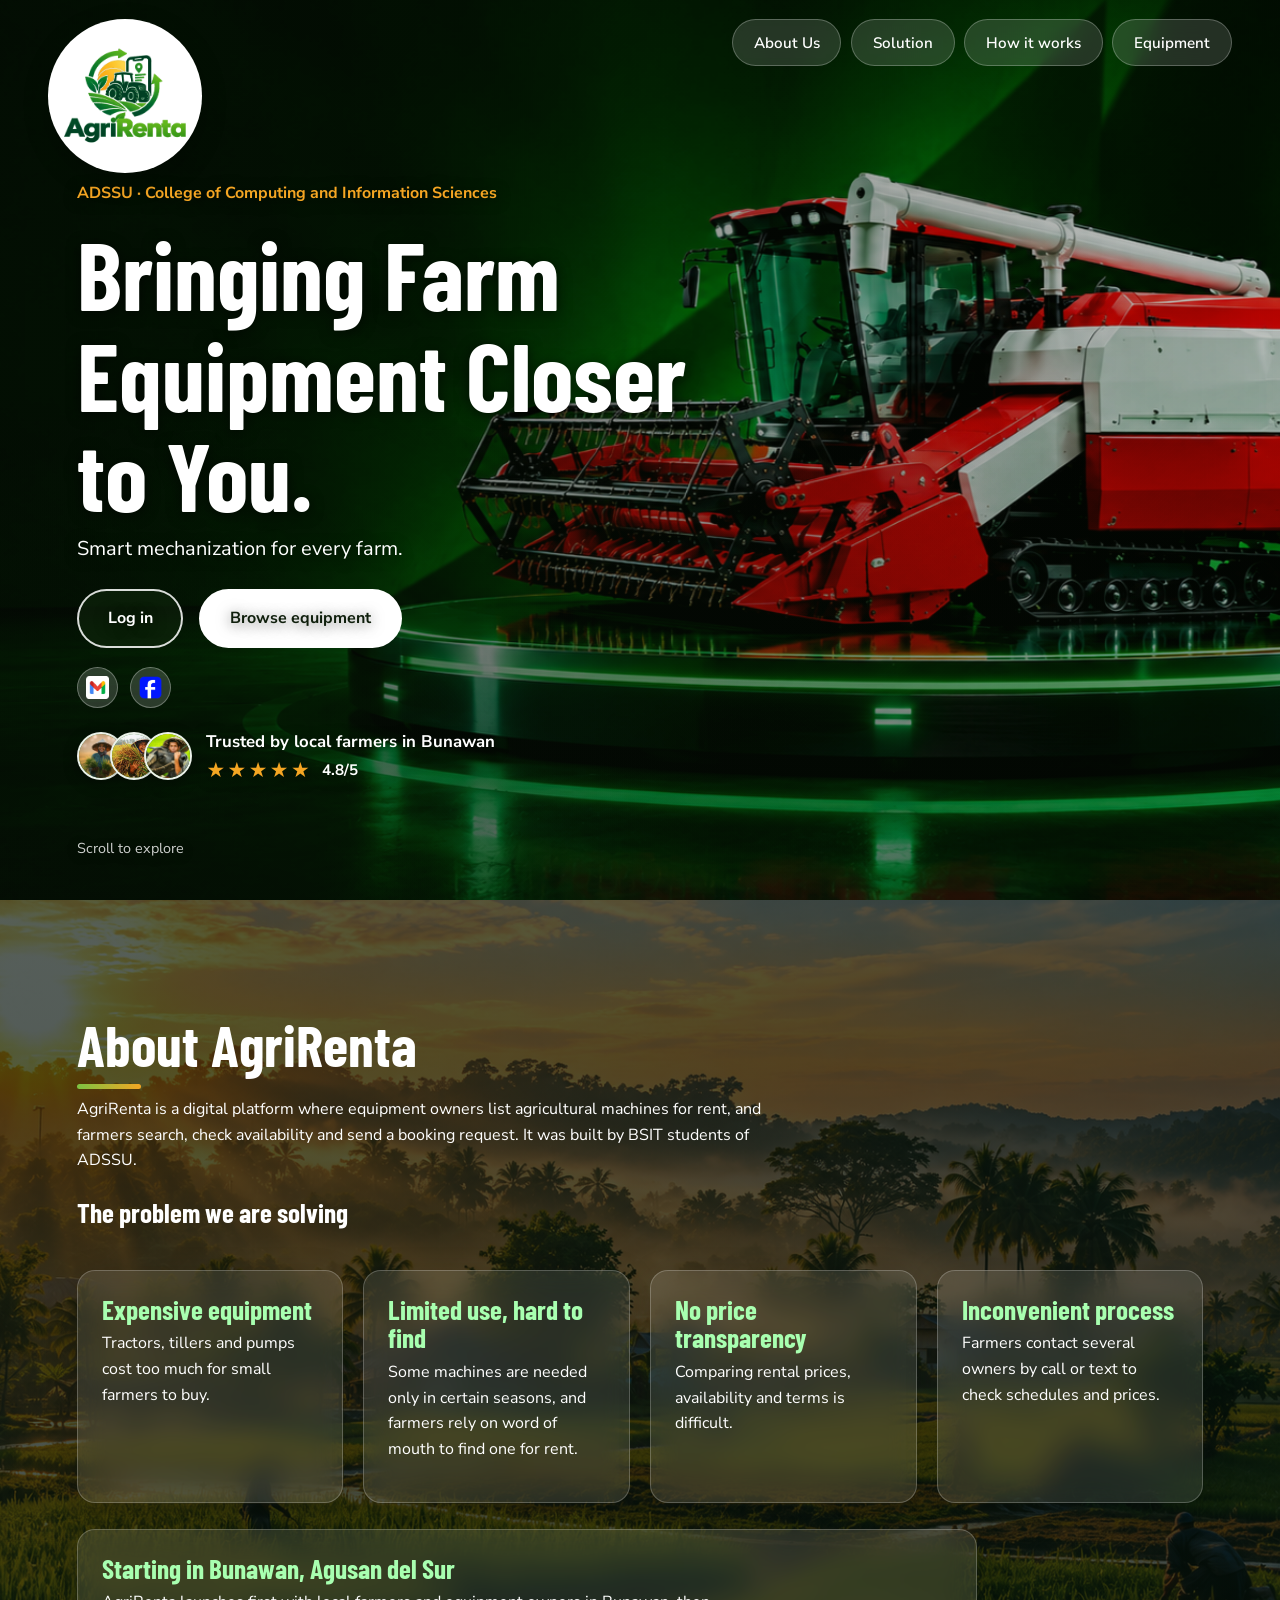
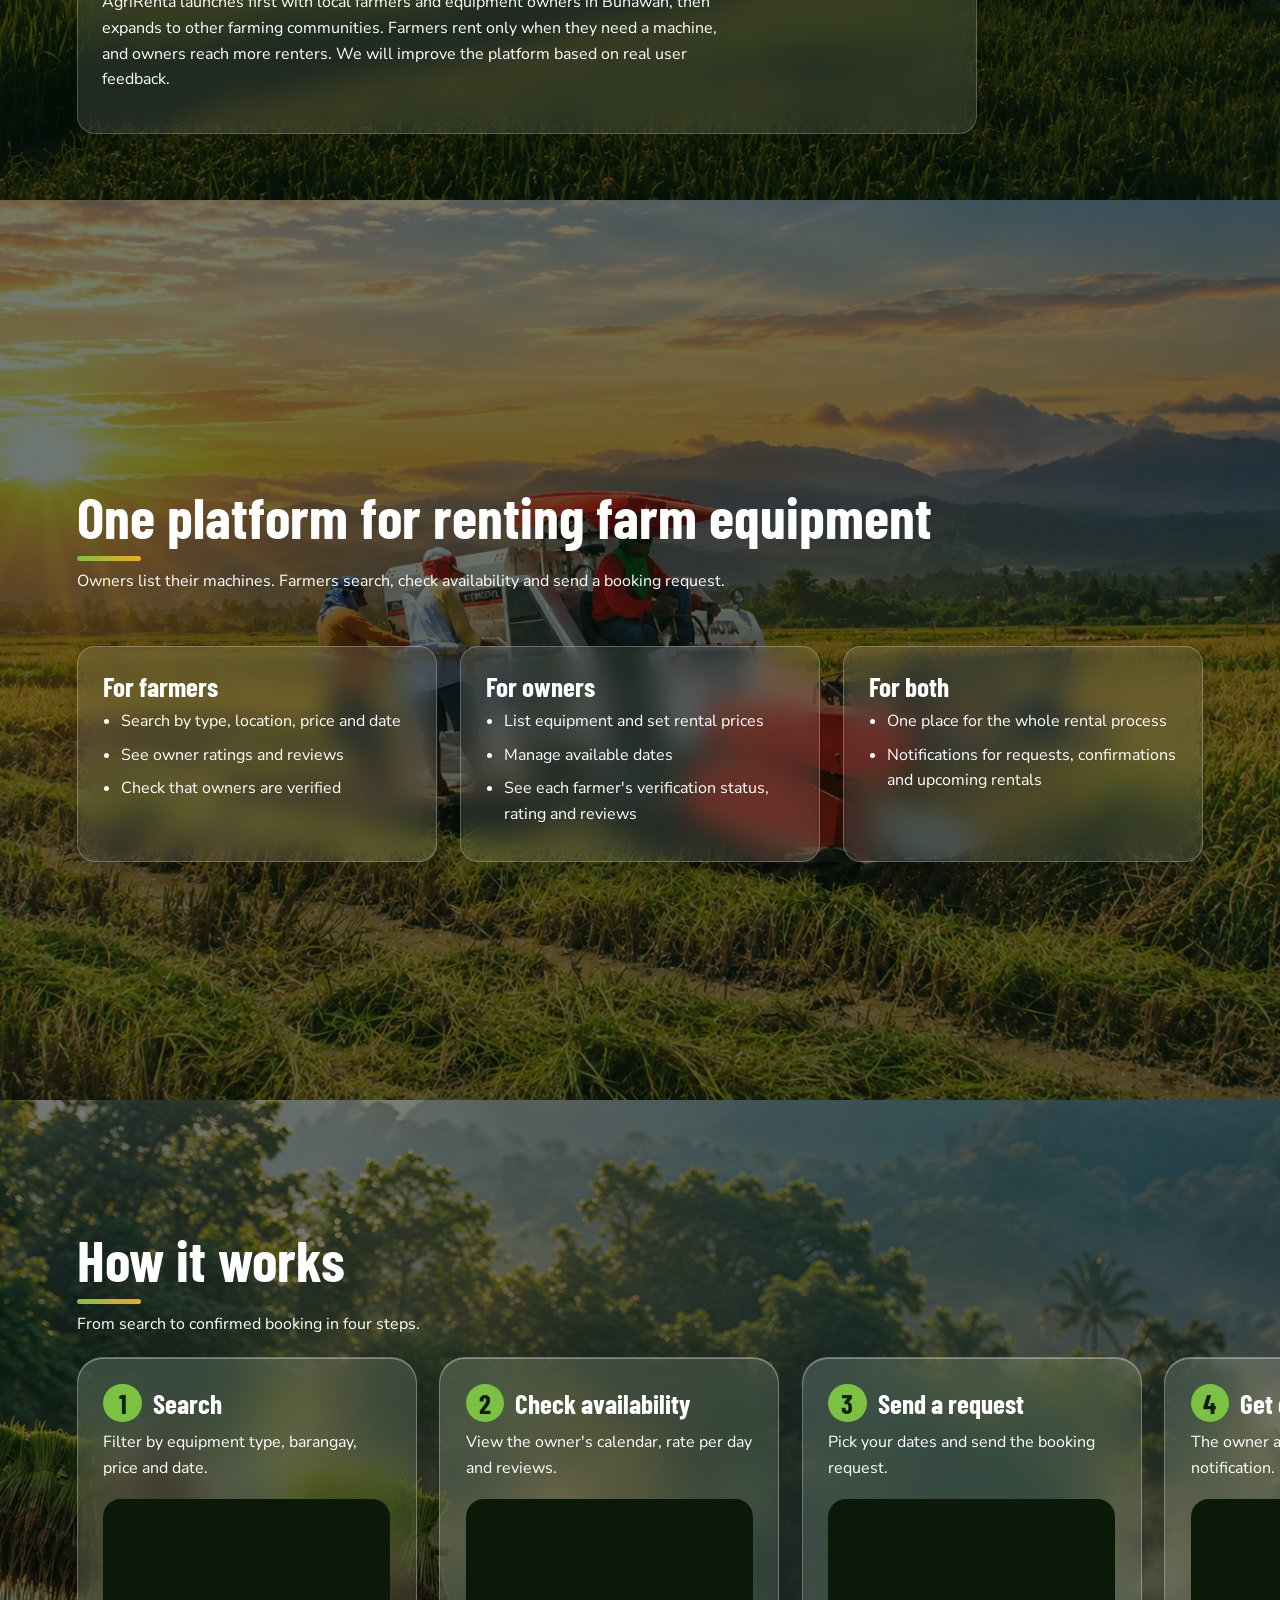
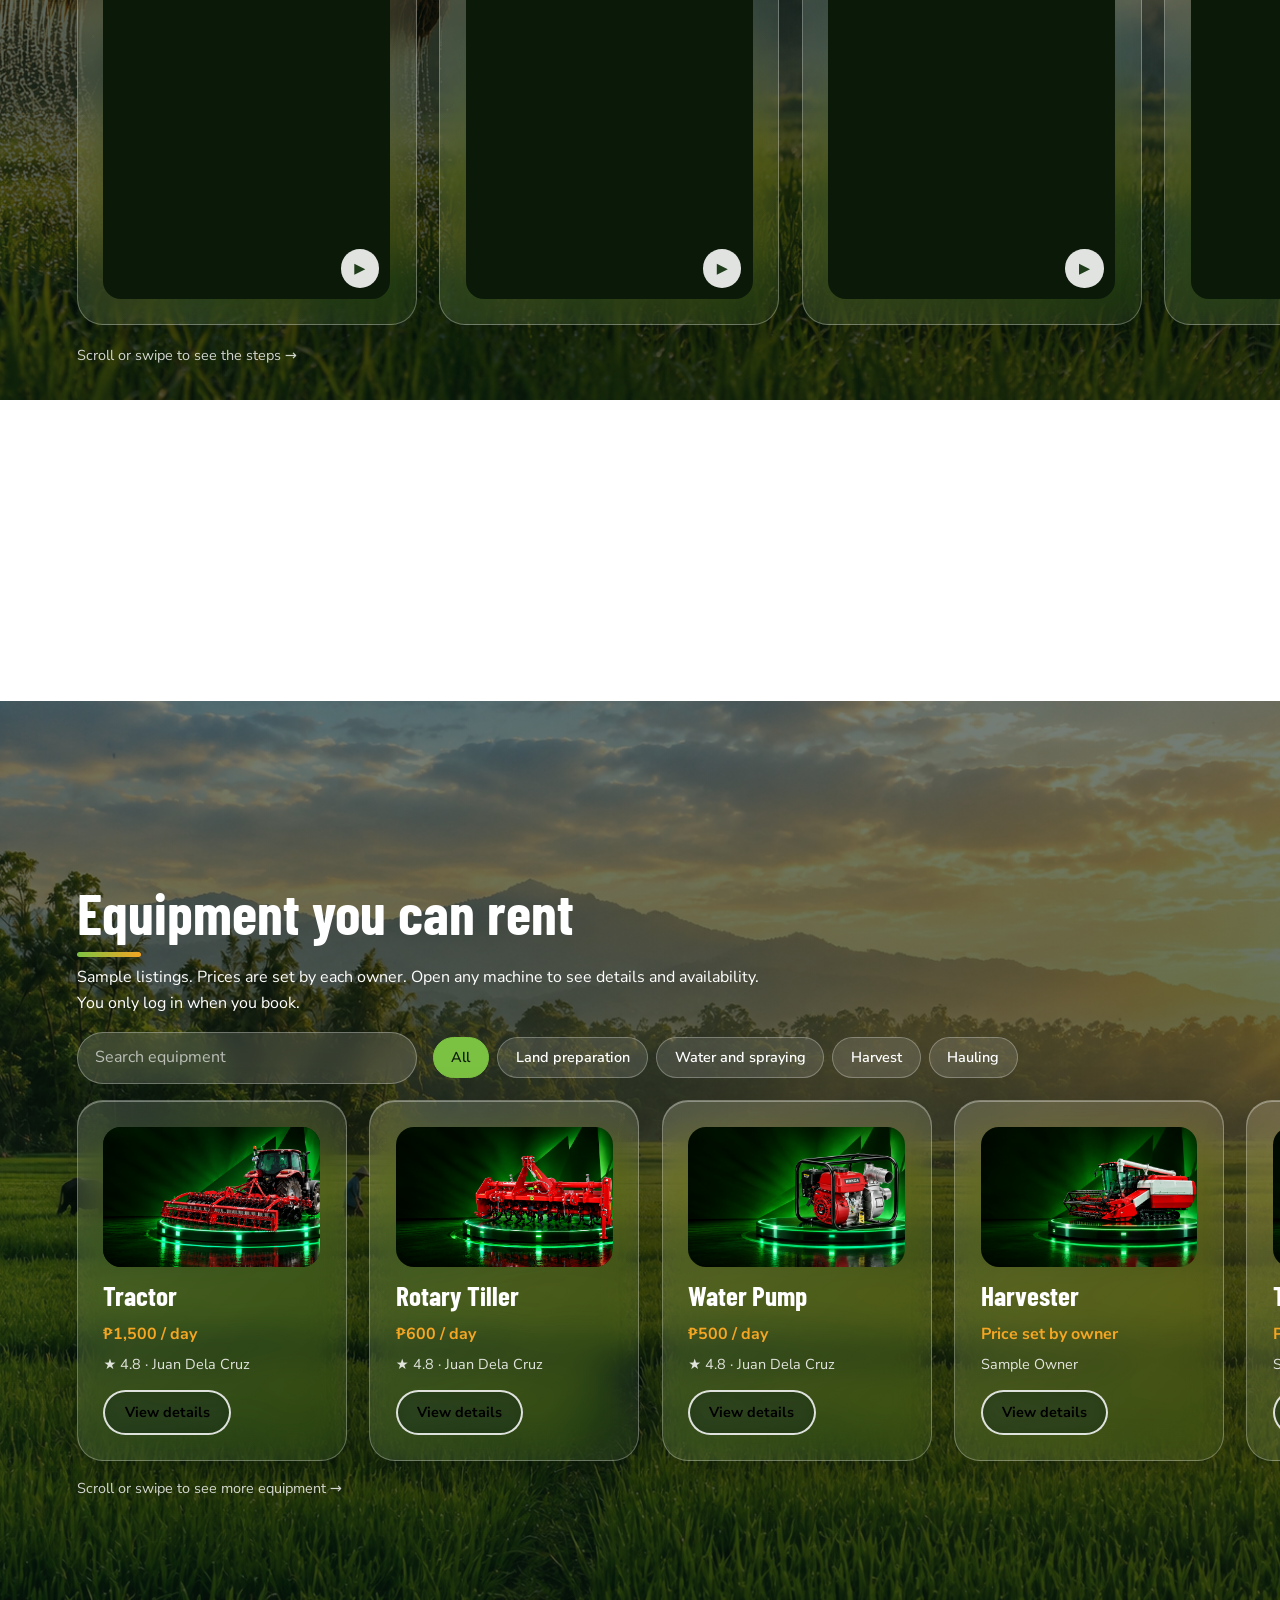
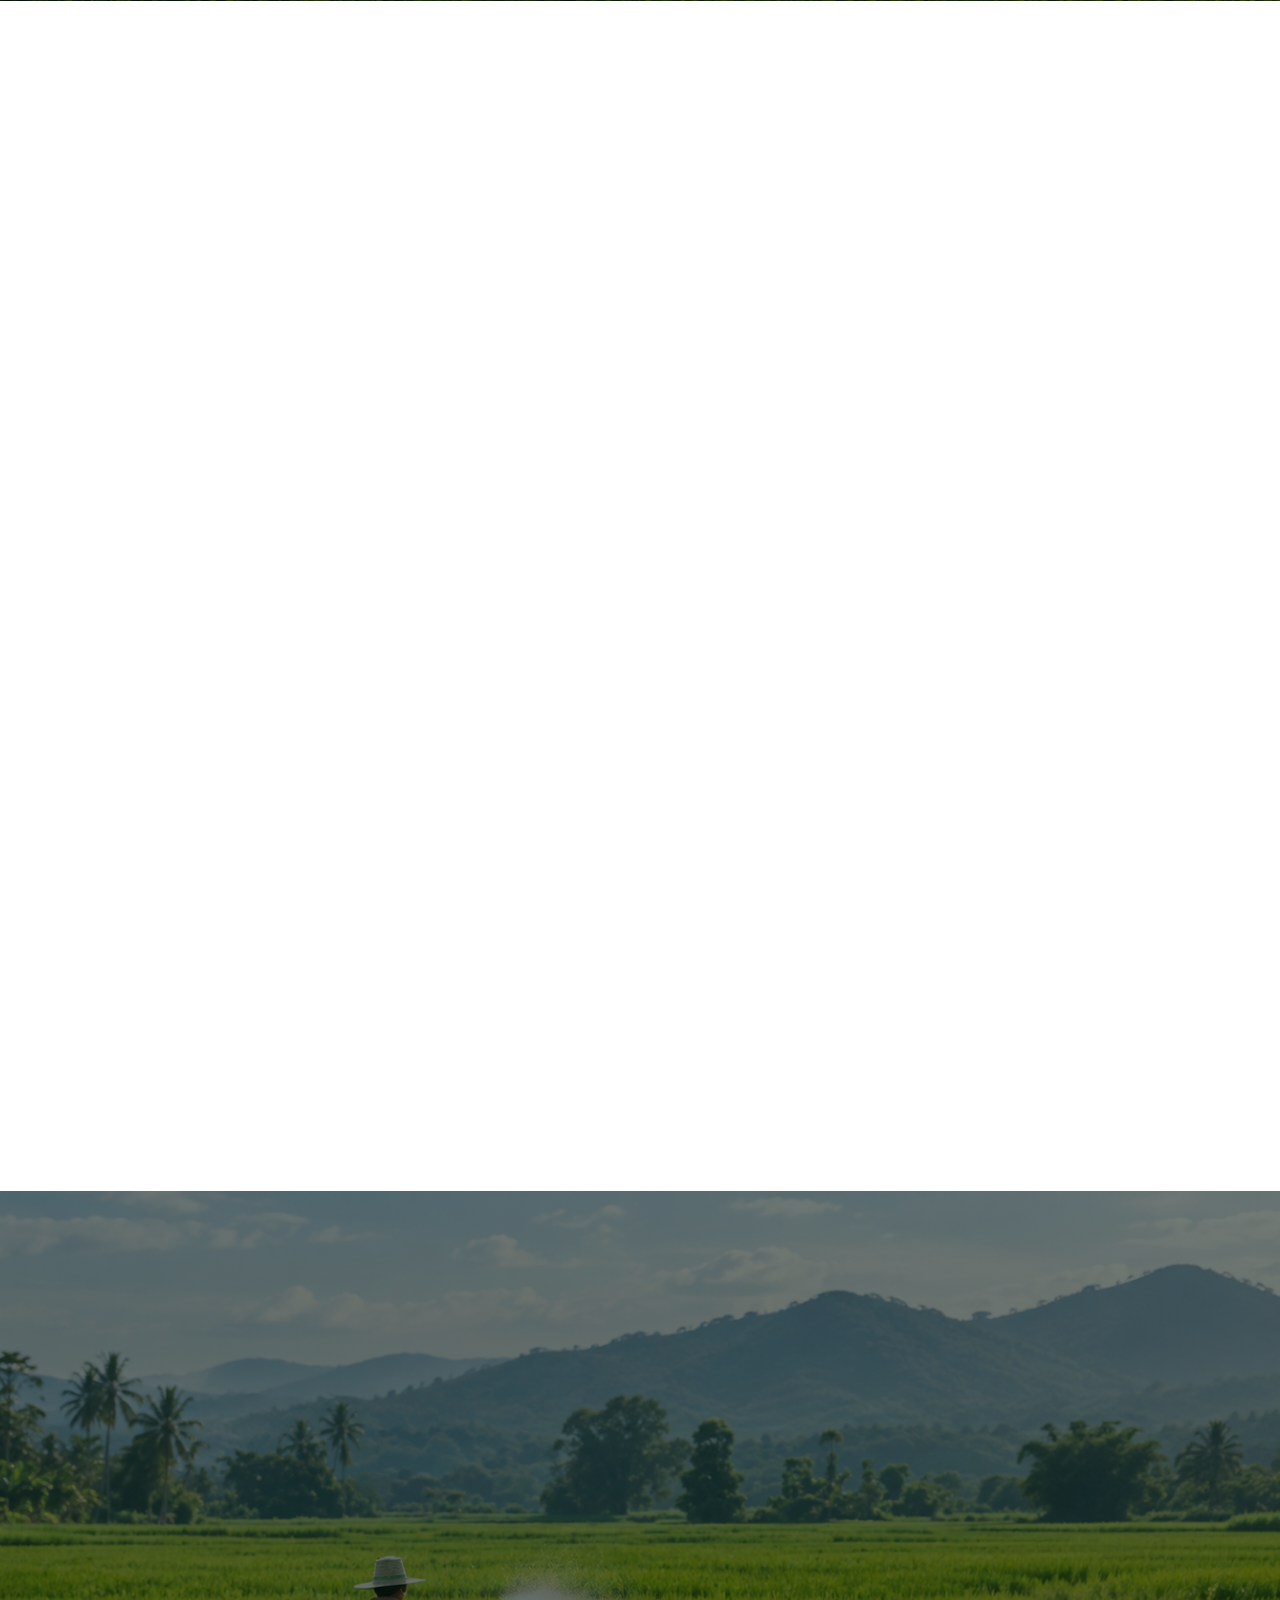
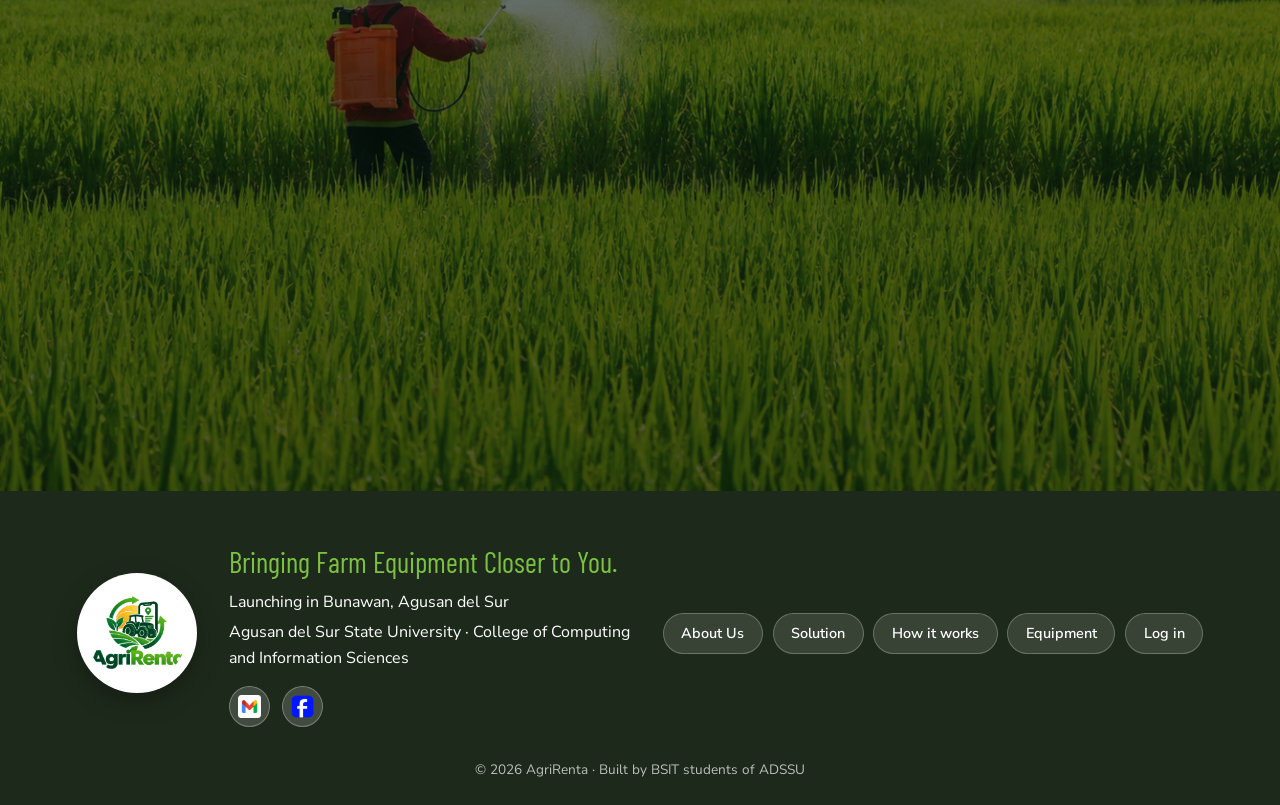
==== index.html @ e6e22895 "Add files via upload" ====
<!DOCTYPE html>
<html lang="en">
<head>
  <meta charset="UTF-8">
  <meta name="viewport" content="width=device-width, initial-scale=1">
  <title>AgriRenta | Bringing Farm Equipment Closer to You</title>

  <link rel="preconnect" href="https://fonts.googleapis.com">
  <link rel="preconnect" href="https://fonts.gstatic.com" crossorigin>
  <link href="https://fonts.googleapis.com/css2?family=Barlow+Condensed:wght@500;600;700&family=Nunito+Sans:wght@400;600;700&display=swap" rel="stylesheet">

  <link rel="stylesheet" href="style.css">
</head>
<body>

  <!-- NAVIGATION -->
  <header class="nav">
    <button class="nav-toggle" id="navToggle" aria-label="Menu" aria-expanded="false">☰</button>

    <nav class="nav-links" id="navLinks">
      <a href="#about">About Us</a>
      <a href="#solution">Solution</a>
      <a href="#how">How it works</a>
      <a href="#equipment">Equipment</a>
    </nav>
  </header>

  <main>

    <!-- HERO WITH AUTOMATIC IMAGE SLIDESHOW -->
    <section id="home" class="hero">

      <!-- ===== HERO BACKGROUND VIDEO (loops) =====
           DIRI IBUTANG ANG NAME SA VIDEO: usba ang src kung lain ang filename -->
      <video class="hero-video" id="heroVideo" autoplay muted  playsinline preload="auto"
             poster="images/harves.png" src="background%20video%20for%20firstpage.mp4"></video>

      <!-- LOGO (first page only) -->
      <a href="#home" class="logo-badge" aria-label="AgriRenta">
        <img src="logo.png" alt="AgriRenta logo">
      </a>

      <!-- DARK OVERLAY -->
      <div class="hero-shade"></div>

      <!-- HERO TEXT -->
      <div class="hero-inner">
        <p class="school">
          ADSSU · College of Computing and Information Sciences
        </p>

        <h1>
          Bringing Farm<br>
          Equipment Closer<br>
          to You.
        </h1>

        <p class="lead">Smart mechanization for every farm.</p>

        <div class="cta-row">
          <a class="btn btn-ghost" href="login.html">Log in</a>
          <a class="btn btn-white" href="#equipment">Browse equipment</a>
        </div>

        <div class="contact-row" aria-label="Contact AgriRenta">
          <a class="contact-ico" href="mailto:agrirentaofficial@gmail.com" aria-label="Email AgriRenta" title="agrirentaofficial@gmail.com">
            <img src="images/emailpicture.png" alt="Email">
          </a>
          <a class="contact-ico" href="https://www.facebook.com/profile.php?id=61595097656128" target="_blank" rel="noopener noreferrer" aria-label="AgriRenta on Facebook" title="AgriRenta on Facebook">
            <img src="images/facebookpicture.png" alt="Facebook">
          </a>
        </div>

        <!-- TRUST BADGE: usba ang text ug rating sa tinuod nga numero kung naa na -->
        <div class="trust">
          <div class="trust-avatars" aria-hidden="true">
            <span class="av"><img src="images/profile1.png" alt="" onerror="this.remove()"></span>
            <span class="av"><img src="images/profile2.jpg" alt="" onerror="this.remove()"></span>
            <span class="av"><img src="images/profile3.jpg" alt="" onerror="this.remove()"></span>
          </div>
          <div class="trust-text">
            <p class="trust-line">Trusted by local farmers in Bunawan</p>
            <p class="stars" aria-label="4.8 out of 5 stars"><span class="star-row">★★★★★</span> <span class="star-num">4.8/5</span></p>
          </div>
        </div>
      </div>

      <p class="scroll-hint">Scroll to explore</p>

    </section>

    <!-- ABOUT US AND PROBLEMS -->
    <section id="about" class="section">

      <div class="section-head">
        <h2>About AgriRenta</h2>

        <p>
          AgriRenta is a digital platform where equipment owners list
          agricultural machines for rent, and farmers search, check
          availability and send a booking request. It was built by
          BSIT students of ADSSU.
        </p>

        <h3 class="sub">The problem we are solving</h3>
      </div>

      <div class="grid grid-4">

        <article class="glass">
          <h3>Expensive equipment</h3>
          <p>
            Tractors, tillers and pumps cost too much for small farmers
            to buy.
          </p>
        </article>

        <article class="glass">
          <h3>Limited use, hard to find</h3>
          <p>
            Some machines are needed only in certain seasons, and
            farmers rely on word of mouth to find one for rent.
          </p>
        </article>

        <article class="glass">
          <h3>No price transparency</h3>
          <p>
            Comparing rental prices, availability and terms is difficult.
          </p>
        </article>

        <article class="glass">
          <h3>Inconvenient process</h3>
          <p>
            Farmers contact several owners by call or text to check
            schedules and prices.
          </p>
        </article>

      </div>

      <div class="glass big about-launch">
        <h3>Starting in Bunawan, Agusan del Sur</h3>

        <p>
          AgriRenta launches first with local farmers and equipment
          owners in Bunawan, then expands to other farming communities.
          Farmers rent only when they need a machine, and owners reach
          more renters. We will improve the platform based on real user
          feedback.
        </p>
      </div>

    </section>

    <!-- SOLUTION -->
    <section id="solution" class="section">

      <div class="section-head">
        <h2>One platform for renting farm equipment</h2>

        <p>
          Owners list their machines. Farmers search, check availability
          and send a booking request.
        </p>
      </div>

      <div class="grid grid-3">

        <article class="glass">
          <h3>For farmers</h3>
          <ul>
            <li>Search by type, location, price and date</li>
            <li>See owner ratings and reviews</li>
            <li>Check that owners are verified</li>
          </ul>
        </article>

        <article class="glass glass-wide">
          <h3>For owners</h3>
          <ul>
            <li>List equipment and set rental prices</li>
            <li>Manage available dates</li>
            <li>See each farmer's verification status, rating and reviews</li>
          </ul>
        </article>

        <article class="glass">
          <h3>For both</h3>
          <ul>
            <li>One place for the whole rental process</li>
            <li>Notifications for requests, confirmations and upcoming rentals</li>
          </ul>
        </article>

      </div>

    </section>

    <!-- HOW IT WORKS -->
    <section id="how" class="how">
      <div class="how-sticky">
        <div class="section-head how-head">
          <h2>How it works</h2>
          <p>From search to confirmed booking in four steps.</p>
        </div>
        <ol class="steps" id="stepsTrack">
        <li class="step glass">
          <h3><span class="step-n">1</span>Search</h3>
          <p>Filter by equipment type, barangay, price and date.</p>
          <!-- STEP 1 VIDEO: usba ang src kung lain ang filename -->
          <div class="step-video">
            <video muted loop playsinline preload="metadata" src="search%20.mp4#t=0.1" style="--pos:center 30%"></video>
            <span class="play-badge" aria-hidden="true">▶</span>
          </div>
        </li>
        <li class="step glass">
          <h3><span class="step-n">2</span>Check availability</h3>
          <p>View the owner's calendar, rate per day and reviews.</p>
          <!-- STEP 2 VIDEO: usba ang src kung lain ang filename -->
          <div class="step-video">
            <video muted loop playsinline preload="metadata" src="checkavailability.mp4#t=0.1" style="--pos:center 30%"></video>
            <span class="play-badge" aria-hidden="true">▶</span>
          </div>
        </li>
        <li class="step glass">
          <h3><span class="step-n">3</span>Send a request</h3>
          <p>Pick your dates and send the booking request.</p>
          <!-- STEP 3 VIDEO: usba ang src kung lain ang filename -->
          <div class="step-video">
            <video muted loop playsinline preload="metadata" src="send%20request%20ni%20pre.mp4#t=0.1" style="--pos:55% center"></video>
            <span class="play-badge" aria-hidden="true">▶</span>
          </div>
        </li>
        <li class="step glass">
          <h3><span class="step-n">4</span>Get confirmed</h3>
          <p>The owner accepts, and you get a notification.</p>
          <!-- STEP 4 VIDEO: usba ang src kung lain ang filename -->
          <div class="step-video">
            <video muted loop playsinline preload="metadata" src="get%20confirm%20notification%20ni%20.mp4#t=0.1" style="--pos:center 30%"></video>
            <span class="play-badge" aria-hidden="true">▶</span>
          </div>
        </li>
        </ol>
        <p class="how-hint">Scroll or swipe to see the steps → </p>
      </div>
    </section>

    <!-- EQUIPMENT (scrolls sideways, same as How it works) -->
    <section id="equipment" class="how eq-how">
      <div class="how-sticky">

        <div class="section-head how-head">
          <h2>Equipment you can rent</h2>
          <p>Sample listings. Prices are set by each owner. Open any machine to see details and availability. You only log in when you book.</p>
        </div>

        <div class="eq-tools how-head">
          <input type="search" id="eqSearch" placeholder="Search equipment" aria-label="Search equipment">
          <div class="chips" id="eqChips"></div>
        </div>

        <div class="steps eq-track" id="equipmentGrid"></div>
        <p class="eq-empty how-head" id="eqEmpty" hidden>No equipment matches your search. Try another word or type.</p>

        <p class="how-hint">Scroll or swipe to see more equipment →</p>
      </div>
    </section>

    <!-- BUSINESS MODEL -->
    <section id="model" class="section">

      <div class="section-head">
        <h2>How AgriRenta earns</h2>
      </div>

      <div class="grid grid-3">

        <article class="glass">
          <div class="big-num">10%</div>
          <h3>Commission</h3>
          <p>A small percentage of each completed rental.</p>
        </article>

        <article class="glass">
          <h3>Featured listings</h3>
          <p>Owners can pay to make their listing more visible.</p>
        </article>

        <article class="glass">
          <h3>Business accounts</h3>
          <p>
            Optional paid tools for cooperatives and businesses managing
            several machines.
          </p>
        </article>

      </div>

    </section>

  </main>

  <!-- FOOTER -->
  <footer class="footer" id="footer">
    <div class="footer-inner">
      <img class="footer-logo" src="logo.png" alt="AgriRenta logo">
      <div class="footer-info">
        <p class="footer-tag">Bringing Farm Equipment Closer to You.</p>
        <p>Launching in Bunawan, Agusan del Sur</p>
        <p>Agusan del Sur State University · College of Computing and Information Sciences</p>
        <div class="contact-row" aria-label="Contact AgriRenta">
        <a class="contact-ico" href="mailto:agrirentaofficial@gmail.com" aria-label="Email AgriRenta" title="agrirentaofficial@gmail.com">
          <img src="images/emailpicture.png" alt="Email">
        </a>
        <a class="contact-ico" href="https://www.facebook.com/profile.php?id=61595097656128" target="_blank" rel="noopener noreferrer" aria-label="AgriRenta on Facebook" title="AgriRenta on Facebook">
          <img src="images/facebookpicture.png" alt="Facebook">
        </a>
        </div>
      </div>
      <nav class="footer-links" aria-label="Footer">
        <a href="#about">About Us</a>
        <a href="#solution">Solution</a>
        <a href="#how">How it works</a>
        <a href="#equipment">Equipment</a>
        <a href="login.html">Log in</a>
      </nav>
    </div>
    <p class="copy">© 2026 AgriRenta · Built by BSIT students of ADSSU</p>
  </footer>

  <!-- EQUIPMENT DETAILS (opens when a card is clicked) -->
  <dialog id="eqModal" class="modal" aria-label="Equipment details">
    <div class="modal-body" id="eqModalBody"></div>
  </dialog>

  <script src="script.js"></script>

</body>
</html>
---- style.css ----
body{
  margin: 0;
}
/* ---------- COLORS AND FONTS ---------- */

:root {

  --forest: #1f3d1a;

  --leaf: #3a7a2e;

  --lime: #7cc242;

  --sun: #f5a623;

  --paper: #ffffff;

  --ink: #0f1f0c;

  --glass: rgba(18, 40, 14, 0.55);

  --line: rgba(255, 255, 255, 0.85);

  --radius: 26px;

  --font-head: "Barlow Condensed", "Arial Narrow", sans-serif;

  --font-body: "Nunito Sans", system-ui, sans-serif;

}



*, *::before, *::after {

  box-sizing: border-box;

}



html {

  scroll-behavior: smooth;

}



body {

  margin: 0;

  font-family: var(--font-body);

  color: var(--paper);

  background: linear-gradient(

    180deg,

    #2e6a26 0%,

    var(--forest) 45%,

    #17300f 100%

  ) fixed;

  line-height: 1.6;

}



h1, h2, h3 {

  font-family: var(--font-head);

  font-weight: 700;

  line-height: 1.05;

  margin: 0 0 0.5rem;

}



h1 {

  font-size: clamp(2.8rem, 8vw, 6rem);

}



h2 {

  font-size: clamp(2.2rem, 5vw, 3.6rem);

}



h3 {

  font-size: 1.7rem;

}



p {

  margin: 0 0 1rem;

  max-width: 62ch;

}



a {

  color: inherit;

}



:focus-visible {

  outline: 3px solid var(--sun);

  outline-offset: 3px;

}



/* ---------- HERO SECTION ---------- */

.hero {

  min-height: 100vh;

  display: grid;

  align-content: center;

  padding: 9rem clamp(1.2rem, 6vw, 5rem) 5rem;

  position: relative;

  overflow: hidden;

  isolation: isolate;

  background: linear-gradient(180deg, #3a7a2e, var(--forest));

}



/* Background slideshow */

.hero-slideshow {

  position: absolute;

  inset: 0;

  overflow: hidden;

  z-index: -2;

  background: #000;

}



.hero-slide {

  position: absolute;

  inset: 0;

  width: 100%;

  height: 100%;

  display: block;

  object-fit: cover;

  object-position: center;

  opacity: 0;

  transition: opacity 1.2s ease-in-out;

}



.hero-slide.active {

  opacity: 1;

}



/* Dark overlay for readable text */

.hero-shade {

  position: absolute;

  inset: 0;

  z-index: -1;

  pointer-events: none;

  background:

    linear-gradient(

      90deg,

      rgba(5, 15, 5, 0.82) 0%,

      rgba(5, 15, 5, 0.60) 50%,

      rgba(5, 15, 5, 0.35) 100%

    ),

    linear-gradient(

      0deg,

      rgba(5, 15, 5, 0.55) 0%,

      transparent 55%

    );

}



.hero-inner {

  position: relative;

  z-index: 1;

}



.school {

  font-weight: 700;

  color: var(--sun);

  margin-bottom: 1rem;

}



.lead {

  font-size: 1.25rem;

}



.cta-row {

  display: flex;

  flex-wrap: wrap;

  gap: 1rem;

  margin-top: 1.5rem;

}



.btn {

  display: inline-block;

  padding: 0.9rem 1.8rem;

  border-radius: 999px;

  font-weight: 700;

  text-decoration: none;

  border: 2px solid var(--line);

  transition: transform 0.15s, background 0.15s;

}



.btn:hover {

  transform: translateY(-2px);

}



.btn-primary {

  background: var(--lime);

  color: var(--ink);

  border-color: var(--lime);

}



.btn-white {

  background: var(--paper);

  color: var(--ink);

  border-color: var(--paper);

}



.btn-ghost {

  background: var(--glass);

  backdrop-filter: blur(8px);

}



.scroll-hint {

  position: absolute;

  z-index: 1;

  bottom: 1.5rem;

  left: clamp(1.2rem, 6vw, 5rem);

  font-size: 0.9rem;

  opacity: 0.8;

}



/* ---------- NAVIGATION ---------- */

.nav {

  position: fixed;

  top: 0;

  left: 0;

  right: 0;

  z-index: 10;

  display: flex;

  align-items: flex-start;

  justify-content: space-between;

  padding: 0 clamp(1rem, 4vw, 3rem);

  pointer-events: none;

}



.nav > * {

  pointer-events: auto;

}



.logo-tab {

  background: var(--paper);

  padding: 1rem 1.8rem 1.2rem;

  border-radius: 0 0 40px 40px;

  text-decoration: none;

}



.logo-text {

  font-family: var(--font-head);

  font-size: 2.1rem;

  font-weight: 700;

}



.logo-text b {

  color: #1f5c1b;

}



.logo-text i {

  color: var(--lime);

  font-style: normal;

}



.nav-links {

  display: flex;

  gap: 1.4rem;

  margin-top: 1.2rem;

  background: var(--glass);

  backdrop-filter: blur(10px);

  border: 1px solid var(--line);

  border-radius: 999px;

  padding: 0.6rem 1.4rem;

}



.nav-links a {

  text-decoration: none;

  font-weight: 600;

  font-size: 0.95rem;

}



.nav-links a:hover {

  color: var(--lime);

}



/* ---------- CONTENT SECTIONS ---------- */

.section {

  padding: 6rem clamp(1.2rem, 6vw, 5rem);

  max-width: 1300px;

  margin: 0 auto;

  scroll-margin-top: 2rem;

}



.section-head {

  margin-bottom: 2.2rem;

}



.grid {

  display: grid;

  gap: 1.4rem;

}



.grid-3 {

  grid-template-columns: repeat(auto-fit, minmax(260px, 1fr));

}



.grid-4 {

  grid-template-columns: repeat(auto-fit, minmax(220px, 1fr));

}



.grid-5 {

  grid-template-columns: repeat(auto-fit, minmax(190px, 1fr));

}



/* ---------- GLASS PANELS ---------- */

.glass {

  background: var(--glass);

  backdrop-filter: blur(12px);

  -webkit-backdrop-filter: blur(12px);

  border: 1.5px solid var(--line);

  border-radius: var(--radius);

  padding: 1.6rem;

}



.glass ul {

  margin: 0;

  padding-left: 1.1rem;

}



.glass li {

  margin-bottom: 0.5rem;

}



.glass-wide {

  background: rgba(31, 92, 27, 0.6);

}



.big {

  max-width: 900px;

}



.big-num {

  font-family: var(--font-head);

  font-size: 5rem;

  font-weight: 700;

  color: var(--sun);

  line-height: 1;

}



/* ---------- HOW IT WORKS ---------- */

.steps {

  list-style: none;

  padding: 0;

  margin: 0;

  display: grid;

  gap: 1.4rem;

  grid-template-columns: repeat(auto-fit, minmax(220px, 1fr));

}



.step-n {

  display: grid;

  place-items: center;

  width: 2.4rem;

  height: 2.4rem;

  border-radius: 50%;

  background: var(--lime);

  color: var(--ink);

  font-weight: 700;

  margin-bottom: 0.8rem;

}



/* ---------- EQUIPMENT CARDS ---------- */

.eq {

  display: flex;

  flex-direction: column;

  gap: 0.3rem;

}



.eq-img {

  height: 120px;

  border-radius: 18px;

  margin-bottom: 0.6rem;

  background: linear-gradient(135deg, var(--leaf), var(--forest));

  display: grid;

  place-items: center;

  font-family: var(--font-head);

  font-size: 1.2rem;

  opacity: 0.9;

}



.eq-price {

  color: var(--sun);

  font-weight: 700;

}



.eq-meta {

  font-size: 0.9rem;

  opacity: 0.85;

}



/* ---------- TEAM ---------- */

.member {

  text-align: center;

}



.avatar {

  width: 96px;

  height: 96px;

  border-radius: 50%;

  margin: 0 auto 0.8rem;

  background: var(--leaf);

  border: 3px solid var(--paper);

  display: grid;

  place-items: center;

  font-family: var(--font-head);

  font-size: 2rem;

}



.member h3 {

  font-size: 1.35rem;

}



.member p {

  margin: 0 auto;

  font-size: 0.9rem;

  opacity: 0.9;

}



/* ---------- FOOTER ---------- */

.footer {

  text-align: center;

  padding: 2.5rem 1rem;

  background: rgba(15, 31, 12, 0.85);

}



.footer p {

  margin: 0 auto;

}



/* ---------- EXTRA STYLES ---------- */

.sub {

  margin-top: 1.5rem;

  color: var(--sun);

}



.about-launch {

  margin-top: 1.6rem;

}



/* ---------- LOGIN PAGE ---------- */

.auth {

  min-height: 100vh;

  display: grid;

  place-items: center;

  padding: 2rem 1rem;

}



.auth-card {

  width: min(440px, 100%);

}



.auth-card label {

  display: block;

  font-weight: 700;

  margin: 1rem 0 0.3rem;

}



.auth-card input {

  width: 100%;

  padding: 0.85rem 1rem;

  border-radius: 14px;

  border: 1.5px solid var(--line);

  background: rgba(255, 255, 255, 0.1);

  color: var(--paper);

  font: inherit;

}



.auth-card .btn {

  width: 100%;

  margin-top: 1.4rem;

  cursor: pointer;

  font: inherit;

  font-weight: 700;

}



.auth-note {

  font-size: 0.9rem;

  opacity: 0.85;

  margin-top: 1rem;

}



/* ---------- RESPONSIVE DESIGN ---------- */

@media (max-width: 820px) {

  .nav-links {

    display: none;

  }



  .hero {

    padding-top: 8rem;

  }



  .hero-slide {

    object-position: center;

  }

}



@media (max-width: 480px) {

  .logo-tab {

    padding: 0.8rem 1.3rem 1rem;

  }



  .logo-text {

    font-size: 1.8rem;

  }



  .lead {

    font-size: 1.1rem;

  }



  .btn {

    padding: 0.8rem 1.3rem;

  }

}



@media (prefers-reduced-motion: reduce) {

  html {

    scroll-behavior: auto;

  }



  .btn,

  .hero-slide {

    transition: none;

  }

}



/* ABOUT AGRIRENTA BACKGROUND */

#about {

  position: relative;

  isolation: isolate;

  background-image:

    linear-gradient(

      rgba(5, 20, 12, 0.55),

      rgba(5, 20, 12, 0.65)

    ),

    url("images/background og about us.png");

  background-size: cover;

  background-position: center;

  background-repeat: no-repeat;

  background-attachment: scroll;



  max-width: none;

  margin: 0;

}

#about .glass {

  background: rgba(255, 255, 255, 0.10);

  backdrop-filter: blur(14px);

  -webkit-backdrop-filter: blur(14px);



  border: 1px solid rgba(255, 255, 255, 0.22);

  border-radius: 18px;



  box-shadow: 0 8px 32px rgba(0, 0, 0, 0.20);





}



/* Hover effect */

#about .glass:hover {

  background: rgba(255, 255, 255, 0.16);

  border-color: rgba(255, 255, 255, 0.40);

  transform: translateY(-5px);

}



/* Readable text */

#about h2,

#about h3,

#about p {

  color: #ffffff;

}



/* Improve spacing sa cards */

#about .grid {

  gap: 20px;

}



#about .glass {

  padding: 24px;

}



/* Optional: subtle green accent */

#about .glass h3 {

  color: #a8ffb0;

}







/* ---------- SOLUTION SECTION BACKGROUND ---------- */

#solution {

  position: relative;

  isolation: isolate;



  background-image:

    linear-gradient(

      rgba(5, 20, 12, 0.55),

      rgba(5, 20, 12, 0.65)

    ),

    url("images/One platform for renting farm equipment.png");



  background-size: cover;

  background-position: center;

  background-repeat: no-repeat;

  background-attachment: scroll;

  max-width: none;
  margin: 0;
}



/* GLASSMORPHISM FOR SOLUTION CARDS ONLY */

#solution .glass {

  background: rgba(255, 255, 255, 0.10);

  backdrop-filter: blur(14px);

  -webkit-backdrop-filter: blur(14px);



  border: 1px solid rgba(255, 255, 255, 0.25);

  border-radius: 18px;



  box-shadow: 0 8px 32px rgba(0, 0, 0, 0.20);



  transition: background 0.3s ease, transform 0.3s ease;

}



#solution .glass:hover {

  background: rgba(255, 255, 255, 0.16);

  transform: translateY(-5px);

}


/* =====================================================
   V2 UPDATE: glass, logo badge, nav pills, motion,
   How-it-works scroller, equipment images, responsive
   ===================================================== */
body {
  background:
    radial-gradient(900px 600px at 85% 8%, rgba(124,194,66,.28), transparent 60%),
    radial-gradient(800px 600px at 5% 45%, rgba(245,166,35,.16), transparent 60%),
    linear-gradient(180deg, #2e6a26 0%, var(--forest) 45%, #17300f 100%) fixed;
}

/* Glassmorphism for every card */
.glass {
  background: linear-gradient(135deg, rgba(255,255,255,.16), rgba(255,255,255,.06));
  backdrop-filter: blur(18px) saturate(150%);
  -webkit-backdrop-filter: blur(18px) saturate(150%);
  border: 1px solid rgba(255,255,255,.28);
  box-shadow: 0 10px 40px rgba(0,0,0,.25), inset 0 1px 0 rgba(255,255,255,.35);
  transition: transform .3s, background .3s;
}
.glass:not(.step):hover { transform: translateY(-4px); }
.glass-wide { background: linear-gradient(135deg, rgba(124,194,66,.3), rgba(255,255,255,.06)); }
.grid-3 { grid-template-columns: repeat(auto-fit, minmax(min(260px,100%), 1fr)); }
.grid-4 { grid-template-columns: repeat(auto-fit, minmax(min(220px,100%), 1fr)); }
.grid-5 { grid-template-columns: repeat(auto-fit, minmax(min(190px,100%), 1fr)); }

/* Hero video + logo badge (first page only) */
.hero-video {
  position: absolute; inset: 0; width: 100%; height: 100%;
  object-fit: cover; z-index: -2; transform: scale(1.12); will-change: transform;
}
.logo-badge {
  position: absolute; top: 1.2rem; left: clamp(1rem, 4vw, 3rem); z-index: 2;
  width: clamp(110px, 12vw, 160px); aspect-ratio: 1; border-radius: 50%;
  background: #fff; display: grid; place-items: center;
  box-shadow: 0 8px 24px rgba(0,0,0,.28);
}
.logo-badge img { width: 84%; height: 84%; object-fit: contain; }

/* Hero entrance animation */
@keyframes rise { from { opacity: 0; transform: translateY(28px); } to { opacity: 1; transform: none; } }
.hero-inner > * { animation: rise .9s cubic-bezier(.2,.7,.2,1) both; }
.hero-inner > :nth-child(2) { animation-delay: .1s; }
.hero-inner > :nth-child(3) { animation-delay: .2s; }
.hero-inner > :nth-child(4) { animation-delay: .3s; }

/* Nav: separate glass pills like the reference site */
.nav { justify-content: flex-end; padding-top: 1.2rem; }
.nav-links { background: none; border: 0; backdrop-filter: none; padding: 0; margin: 0; gap: .6rem; }
.nav-links a {
  padding: .65rem 1.3rem; border-radius: 999px;
  background: rgba(255,255,255,.14); border: 1px solid rgba(255,255,255,.25);
  backdrop-filter: blur(12px); -webkit-backdrop-filter: blur(12px); transition: background .2s;
}
.nav-links a:hover { background: rgba(255,255,255,.3); color: #fff; }
.nav-toggle {
  display: none; width: 3rem; height: 3rem; border-radius: 50%; place-items: center; cursor: pointer;
  background: rgba(15,31,12,.55); color: #fff; border: 1px solid rgba(255,255,255,.35);
  backdrop-filter: blur(12px); font-size: 1.3rem;
}

/* Reveal on scroll */
.reveal { opacity: 0; transform: translateY(32px); transition: opacity .8s ease, transform .8s ease; }
.reveal.in { opacity: 1; transform: none; transition: opacity .8s, transform .3s, background .3s; }

/* How it works: pinned, scrolls sideways */
.how { position: relative; }
.how-sticky {
  position: sticky; top: 0; height: 100vh; overflow: hidden;
  display: flex; flex-direction: column; justify-content: center; gap: 1.2rem; padding-top: 6rem;
}
.how-head, .how-hint { padding: 0 clamp(1.2rem, 6vw, 5rem); margin: 0; }
.how-head p, .how-hint { margin: 0; }
.how-hint { opacity: .8; font-size: .9rem; max-width: none; }
.steps {
  display: flex; gap: 1.4rem; width: max-content; grid-template-columns: none;
  padding: 0 clamp(1.2rem, 6vw, 5rem); will-change: transform;
}
.step { width: min(340px, 80vw); flex: none; display: flex; flex-direction: column; gap: .5rem; }
.step h3 { display: flex; align-items: center; gap: .7rem; margin: 0; }
.step .step-n { margin: 0; flex: none; }
.step p { margin: 0; }
.step-video {
  position: relative; margin-top: .6rem; border-radius: 18px; overflow: hidden;
  height: clamp(220px, 46vh, 400px); background: #0b1a08;
}
.step-video video { width: 100%; height: 100%; object-fit: cover; object-position: var(--pos, center 35%); display: block; }
.play-badge {
  position: absolute; right: .7rem; bottom: .7rem; width: 2.4rem; height: 2.4rem; border-radius: 50%;
  background: rgba(255,255,255,.88); color: #1f3d1a; display: grid; place-items: center; font-size: .9rem; transition: opacity .2s;
}
.step.playing .play-badge { opacity: 0; }

/* Equipment cards with photos */
.eq-img { width: 100%; height: 170px; object-fit: cover; border-radius: 18px; display: block; background: #0b1a08; opacity: 1; }
.btn-sm { padding: .55rem 1.2rem; margin-top: .6rem; align-self: flex-start; font-size: .9rem; }

@media (max-width: 820px) {
  .nav-toggle { display: grid; }
  .nav-links.open {
    display: flex; position: absolute; top: 4.8rem; left: 1rem; right: 1rem; flex-direction: column; padding: 1rem;
    background: rgba(15,31,12,.8); backdrop-filter: blur(16px); border: 1px solid rgba(255,255,255,.25); border-radius: 22px;
  }
  .how-sticky { position: static; height: auto; padding: 5rem 0 2rem; overflow: visible; }
  .steps { width: auto; overflow-x: auto; scroll-snap-type: x mandatory; transform: none !important; padding-bottom: 1rem; }
  .step { scroll-snap-align: center; }
  #about, #solution { background-attachment: scroll; }
}
@media (prefers-reduced-motion: reduce) {
  .hero-inner > *, .reveal { animation: none; opacity: 1; transform: none; transition: none; }
  .hero-video { transform: none; }
}


/* =====================================================
   V3 UPDATE: section backgrounds (your images/ folder), footer
   ===================================================== */
#about, #solution, #equipment, #model {
  position: relative; isolation: isolate; max-width: none; margin: 0;
  background-size: cover; background-position: center; background-repeat: no-repeat;
  /* keep content centered on wide screens while the background stays full width */
  padding-inline: max(clamp(1.2rem, 6vw, 5rem), calc((100% - 1300px) / 2));
}
#solution  { background-image: linear-gradient(rgba(5,20,12,.55), rgba(5,20,12,.65)), url("images/background One platform for renting farm equipment.png"); }
#equipment { background-image: linear-gradient(rgba(5,20,12,.55), rgba(5,20,12,.7)),  url("images/background picture for Equipment you can rent.png"); }
#model     { background-image: linear-gradient(rgba(5,20,12,.55), rgba(5,20,12,.7)),  url("images/backround picture for How AgriRenta earns.png"); }
.how-sticky {
  background-image: linear-gradient(rgba(5,20,12,.55), rgba(5,20,12,.7)), url("images/background picture for How it works.png");
  background-size: cover; background-position: center;
}

/* Footer */
.footer { padding: 3rem clamp(1.2rem, 6vw, 5rem) 1.5rem; text-align: left; background: rgba(10,24,8,.92); }
.footer-inner { display: flex; flex-wrap: wrap; align-items: center; justify-content: space-between; gap: 2rem; max-width: 1300px; margin: 0 auto; }
.footer-logo { width: 120px; aspect-ratio: 1; object-fit: contain; background: #fff; border-radius: 50%; padding: 10px; box-shadow: 0 8px 24px rgba(0,0,0,.3); }
.footer-info { flex: 1 1 280px; }
.footer-info p { margin: 0 0 .3rem; }
.footer-tag { font-family: var(--font-head); font-size: 1.8rem; color: var(--lime); }
.footer-links { display: flex; flex-wrap: wrap; gap: .6rem; }
.footer-links a { text-decoration: none; padding: .5rem 1.1rem; border-radius: 999px; background: rgba(255,255,255,.12); border: 1px solid rgba(255,255,255,.25); font-weight: 600; font-size: .9rem; }
.footer-links a:hover { background: rgba(255,255,255,.28); }
.footer .copy { text-align: center; margin: 2rem auto 0; font-size: .85rem; opacity: .7; }


/* =====================================================
   V4 UPDATE: each section fills the screen, like separate "pages"
   ===================================================== */
#about, #solution, #equipment, #model {
  min-height: 100vh;
  display: flex; flex-direction: column; justify-content: center;
  scroll-margin-top: 0;
  padding-block: 7rem 4rem;   /* clear the fixed nav pills */
}
.section-head p { max-width: 70ch; }
@media (max-width: 820px) {
  #about, #solution, #equipment, #model { min-height: auto; padding-block: 5.5rem 3rem; }
}

/* =====================================================
   V5 UPDATE: motion + polish (hero words, tilt/glow cards,
   stagger reveal, scroll progress, nav states, buttons, login)
   ===================================================== */

/* Scroll progress bar */
.progress {
  position: fixed; top: 0; left: 0; right: 0; height: 4px; z-index: 30;
  background: linear-gradient(90deg, var(--lime), var(--sun));
  transform: scaleX(var(--p, 0)); transform-origin: left; pointer-events: none;
}

/* Hero headline: words rise one by one, then lead + buttons follow */
.hero-inner > h1 { animation: none; }
.hero-inner .w {
  display: inline-block; opacity: 0; transform: translateY(70%);
  animation: wordUp .8s cubic-bezier(.2, .7, .2, 1) forwards;
  animation-delay: calc(.15s + var(--i, 0) * .09s);
}
@keyframes wordUp { to { opacity: 1; transform: none; } }
.hero-inner > :nth-child(3) { animation-delay: .75s; }
.hero-inner > :nth-child(4) { animation-delay: .95s; }

/* Staggered reveal: --d is set per card by script.js */
.reveal.in { transition: opacity .8s ease var(--d, 0s), transform .7s cubic-bezier(.2, .7, .2, 1) var(--d, 0s), background .3s; }
.reveal.in.done { transition: transform .3s, background .3s, border-color .3s; }

/* Tilt + cursor glow on cards (desktop) */
.tilt { position: relative; }
.tilt::after {
  content: ""; position: absolute; inset: 0; border-radius: inherit; pointer-events: none;
  opacity: 0; transition: opacity .3s;
  background: radial-gradient(280px circle at var(--mx, 50%) var(--my, 50%), rgba(255, 255, 255, .24), transparent 60%);
}
.tilt:hover::after { opacity: 1; }
.tilt:hover {
  transform: perspective(900px) rotateX(var(--rx, 0deg)) rotateY(var(--ry, 0deg)) translateY(-6px) !important;
  transition: transform .12s ease-out, background .3s !important;
  border-color: rgba(255, 255, 255, .5);
}

/* Equipment photo zoom */
.eq-img { transition: transform .5s cubic-bezier(.2, .7, .2, 1); }
.eq:hover .eq-img { transform: scale(1.04) translateY(-3px); }

/* Buttons: lift + light sweep */
.btn { position: relative; overflow: hidden; }
.btn::after {
  content: ""; position: absolute; top: 0; left: -80%; width: 50%; height: 100%;
  background: linear-gradient(100deg, transparent, rgba(255, 255, 255, .55), transparent);
  transform: skewX(-20deg); transition: left .6s ease; pointer-events: none;
}
.btn:hover::after { left: 130%; }
.btn-primary:hover, .btn-white:hover { box-shadow: 0 10px 26px rgba(124, 194, 66, .45); }

/* Nav: readable once you scroll, active section highlighted */
.nav-links a { transition: background .25s, color .25s, transform .2s; }
.nav.scrolled .nav-links a { background: rgba(15, 31, 12, .66); }
.nav.scrolled .nav-links a:hover { background: rgba(255, 255, 255, .3); }
.nav-links a.active, .nav.scrolled .nav-links a.active {
  background: var(--lime); color: var(--ink); border-color: var(--lime);
}

/* Section headings get a short accent bar */
.section-head h2::after {
  content: ""; display: block; width: 64px; height: 5px; border-radius: 99px; margin-top: .6rem;
  background: linear-gradient(90deg, var(--lime), var(--sun));
}

/* ---------- LOGIN PAGE ---------- */
.auth { position: relative; isolation: isolate; overflow: hidden; }
.auth-video { position: absolute; inset: 0; width: 100%; height: 100%; object-fit: cover; z-index: -3; }
.auth-shade { position: absolute; inset: 0; z-index: -2; background: linear-gradient(180deg, rgba(5, 15, 5, .62), rgba(5, 15, 5, .82)); }
.blob { position: absolute; z-index: -1; border-radius: 50%; filter: blur(70px); opacity: .55; pointer-events: none; }
.blob-1 { width: 380px; height: 380px; background: var(--lime); top: -80px; right: -60px; animation: drift 14s ease-in-out infinite alternate; }
.blob-2 { width: 320px; height: 320px; background: var(--sun); bottom: -80px; left: -60px; opacity: .35; animation: drift 18s ease-in-out infinite alternate-reverse; }
@keyframes drift { to { transform: translate(60px, 50px) scale(1.15); } }

.auth-card { animation: rise .9s cubic-bezier(.2, .7, .2, 1) both; padding: 2rem; }
.auth-logo { display: grid; place-items: center; width: 84px; aspect-ratio: 1; border-radius: 50%; background: #fff; box-shadow: 0 8px 24px rgba(0, 0, 0, .3); }
.auth-logo img { width: 82%; height: 82%; object-fit: contain; }
.auth-card input { transition: border-color .2s, box-shadow .2s, background .2s; }
.auth-card input::placeholder { color: rgba(255, 255, 255, .55); }
.auth-card input:focus { outline: none; border-color: var(--lime); background: rgba(255, 255, 255, .16); box-shadow: 0 0 0 4px rgba(124, 194, 66, .3); }
.pw { position: relative; }
.pw input { padding-right: 4.6rem; }
.pw-toggle {
  position: absolute; right: .5rem; top: 50%; transform: translateY(-50%);
  background: none; border: 0; color: var(--lime); font: inherit; font-weight: 700; font-size: .85rem; cursor: pointer; padding: .4rem .6rem;
}

@media (max-width: 820px) {
  .tilt::after { display: none; }
}
@media (prefers-reduced-motion: reduce) {
  .hero-inner .w, .auth-card { animation: none; opacity: 1; transform: none; }
  .blob { animation: none; }
  .btn::after { display: none; }
  .progress { transition: none; }
}


/* =====================================================
   V6: explore equipment before logging in
   ===================================================== */
.eq[hidden], .eq-empty[hidden] { display: none; }
.eq-tools { display: flex; flex-wrap: wrap; gap: .8rem 1rem; align-items: center; margin-bottom: 1.6rem; }
.eq-tools input {
  flex: 1 1 240px; max-width: 340px; padding: .75rem 1.1rem; border-radius: 999px; font: inherit; color: #fff;
  background: rgba(255,255,255,.14); border: 1px solid rgba(255,255,255,.3); backdrop-filter: blur(12px);
}
.eq-tools input::placeholder { color: rgba(255,255,255,.65); }
.eq-tools input:focus { outline: none; border-color: var(--lime); box-shadow: 0 0 0 4px rgba(124,194,66,.3); }
.chips { display: flex; flex-wrap: wrap; gap: .5rem; }
.chip {
  padding: .5rem 1.1rem; border-radius: 999px; font: inherit; font-weight: 600; font-size: .9rem; color: #fff; cursor: pointer;
  background: rgba(255,255,255,.12); border: 1px solid rgba(255,255,255,.28); transition: background .2s, color .2s;
}
.chip:hover { background: rgba(255,255,255,.28); }
.chip.on { background: var(--lime); color: var(--ink); border-color: var(--lime); }
.eq { cursor: pointer; }
.eq .btn-sm { cursor: pointer; font: inherit; font-weight: 700; font-size: .9rem; }
.eq-empty { margin-top: 1rem; opacity: .85; }

.modal {
  width: min(880px, 94vw); max-height: 90vh; padding: 0; border: 1px solid rgba(255,255,255,.3); border-radius: 26px;
  color: #fff; overflow: auto; background: linear-gradient(135deg, rgba(31,61,26,.96), rgba(15,31,12,.97));
  box-shadow: 0 30px 80px rgba(0,0,0,.55);
}
.modal[open] { animation: rise .45s cubic-bezier(.2,.7,.2,1) both; }
.modal::backdrop { background: rgba(5,15,5,.7); backdrop-filter: blur(6px); }
.modal-body { position: relative; display: grid; grid-template-columns: minmax(0,1fr) minmax(0,1.1fr); }
.modal-img { width: 100%; height: 100%; min-height: 280px; object-fit: cover; display: block; }
.modal-info { padding: 1.8rem; }
.modal-info h2 { font-size: 2.4rem; }
.modal-info h3 { font-size: 1.3rem; margin-top: 1.2rem; color: var(--sun); }
.modal-x {
  position: absolute; top: .8rem; right: .8rem; z-index: 2; width: 2.4rem; height: 2.4rem; border-radius: 50%; cursor: pointer;
  background: rgba(15,31,12,.7); color: #fff; border: 1px solid rgba(255,255,255,.4); font-size: 1rem;
}
.days { display: grid; grid-template-columns: repeat(7, 1fr); gap: .4rem; margin: .5rem 0; }
.day { display: grid; place-items: center; padding: .4rem 0; border-radius: 12px; font-weight: 700; background: rgba(124,194,66,.28); }
.day small { font-size: .65rem; font-weight: 600; opacity: .8; }
.day.off { background: rgba(255,255,255,.08); opacity: .45; text-decoration: line-through; }
@media (max-width: 720px) {
  .modal-body { grid-template-columns: 1fr; }
  .modal-img { min-height: 0; height: 200px; }
}


/* =====================================================
   V7: contact icons (email + Facebook) in hero and footer
   ===================================================== */
.contact-row { display: flex; gap: .7rem; margin-top: 1.2rem; }
.contact-ico {
  display: grid; place-items: center; width: 2.6rem; height: 2.6rem; border-radius: 50%;
  background: rgba(255,255,255,.16); border: 1px solid rgba(255,255,255,.3);
  backdrop-filter: blur(10px); -webkit-backdrop-filter: blur(10px);
  transition: transform .2s, background .2s, box-shadow .2s;
}
.contact-ico img { width: 1.4rem; height: 1.4rem; object-fit: contain; display: block; }
.contact-ico:hover { transform: translateY(-3px); background: rgba(255,255,255,.32); box-shadow: 0 8px 20px rgba(0,0,0,.3); }
.hero-inner > :nth-child(5) { animation-delay: 1.15s; }
.footer-info .contact-row { margin-top: .9rem; }


/* =====================================================
   V8: clear hero video, trust badge, fluid layout for zoom
   ===================================================== */

/* First page only: no dark overlay so the video stays clear.
   Text gets a soft shadow so it is still readable. */
/* ===== HERO SHADE (dark layer sa ibabaw sa video) =====
   Usba ang numero sa --hero-shade sa ubos:
   0    = walay shade (klaro kaayo ang video)
   0.4  = gamay nga shade
   0.7  = medium
   1    = parehas sa orig nga madilim                      */
:root { --hero-shade: 0.7; }
.hero-shade {
  background:
    linear-gradient(90deg,
      rgba(5, 15, 5, calc(.82 * var(--hero-shade))) 0%,
      rgba(5, 15, 5, calc(.60 * var(--hero-shade))) 50%,
      rgba(5, 15, 5, calc(.35 * var(--hero-shade))) 100%),
    linear-gradient(0deg, rgba(5, 15, 5, calc(.55 * var(--hero-shade))) 0%, transparent 55%);
}
.hero-inner, .scroll-hint { text-shadow: 0 2px 14px rgba(0, 0, 0, .6); }

/* Trust badge: overlapping profile pictures + stars */
.trust { display: flex; align-items: center; flex-wrap: wrap; gap: .9rem; margin-top: 1.3rem; }
.trust-avatars { display: flex; }
.av {
  width: 3rem; height: 3rem; border-radius: 50%; overflow: hidden; flex: none;
  background: var(--leaf); border: 2px solid rgba(255, 255, 255, .9);
  box-shadow: 0 4px 14px rgba(0, 0, 0, .35);
}
.av + .av { margin-left: -.9rem; }
.av img { width: 100%; height: 100%; object-fit: cover; display: block; }
.trust-line { margin: 0 0 .15rem; font-weight: 700; font-size: 1.05rem; }
.stars { margin: 0; display: flex; align-items: center; gap: .6rem; }
.star-row { color: var(--sun); font-size: 1.3rem; letter-spacing: .12em; line-height: 1; }
.star-num { font-weight: 700; font-size: .95rem; }
.hero-inner > :nth-child(6) { animation-delay: 1.3s; }

/* Zoom in / out: let the layout grow with the screen instead of
   staying as a narrow column in the middle */
html { font-size: clamp(16px, calc(10px + .3vw), 26px); }
#about, #solution, #equipment, #model {
  padding-inline: clamp(1.2rem, 6vw, 8rem);
}
.footer-inner { max-width: none; }
.footer { padding-inline: clamp(1.2rem, 6vw, 8rem); }


/* =====================================================
   V9: Equipment scrolls sideways like "How it works"
   ===================================================== */
#equipment.eq-how { min-height: 0; display: block; padding: 0; background: none; }
#equipment .how-sticky {
  background-image: linear-gradient(rgba(5,20,12,.55), rgba(5,20,12,.7)), url("images/background picture for Equipment you can rent.png");
}
.eq-how .how-sticky { gap: 1rem; padding-top: 5rem; }
.eq-how .eq-tools { margin: 0; }
.eq-track .eq { width: min(270px, 78vw); flex: none; }
.eq-track .eq-img { height: 140px; }
.eq-how .eq-empty { margin: 0; }
@media (max-width: 820px) {
  .eq-track .eq { scroll-snap-align: center; }
  .eq-how .how-sticky { padding-top: 5rem; }
}
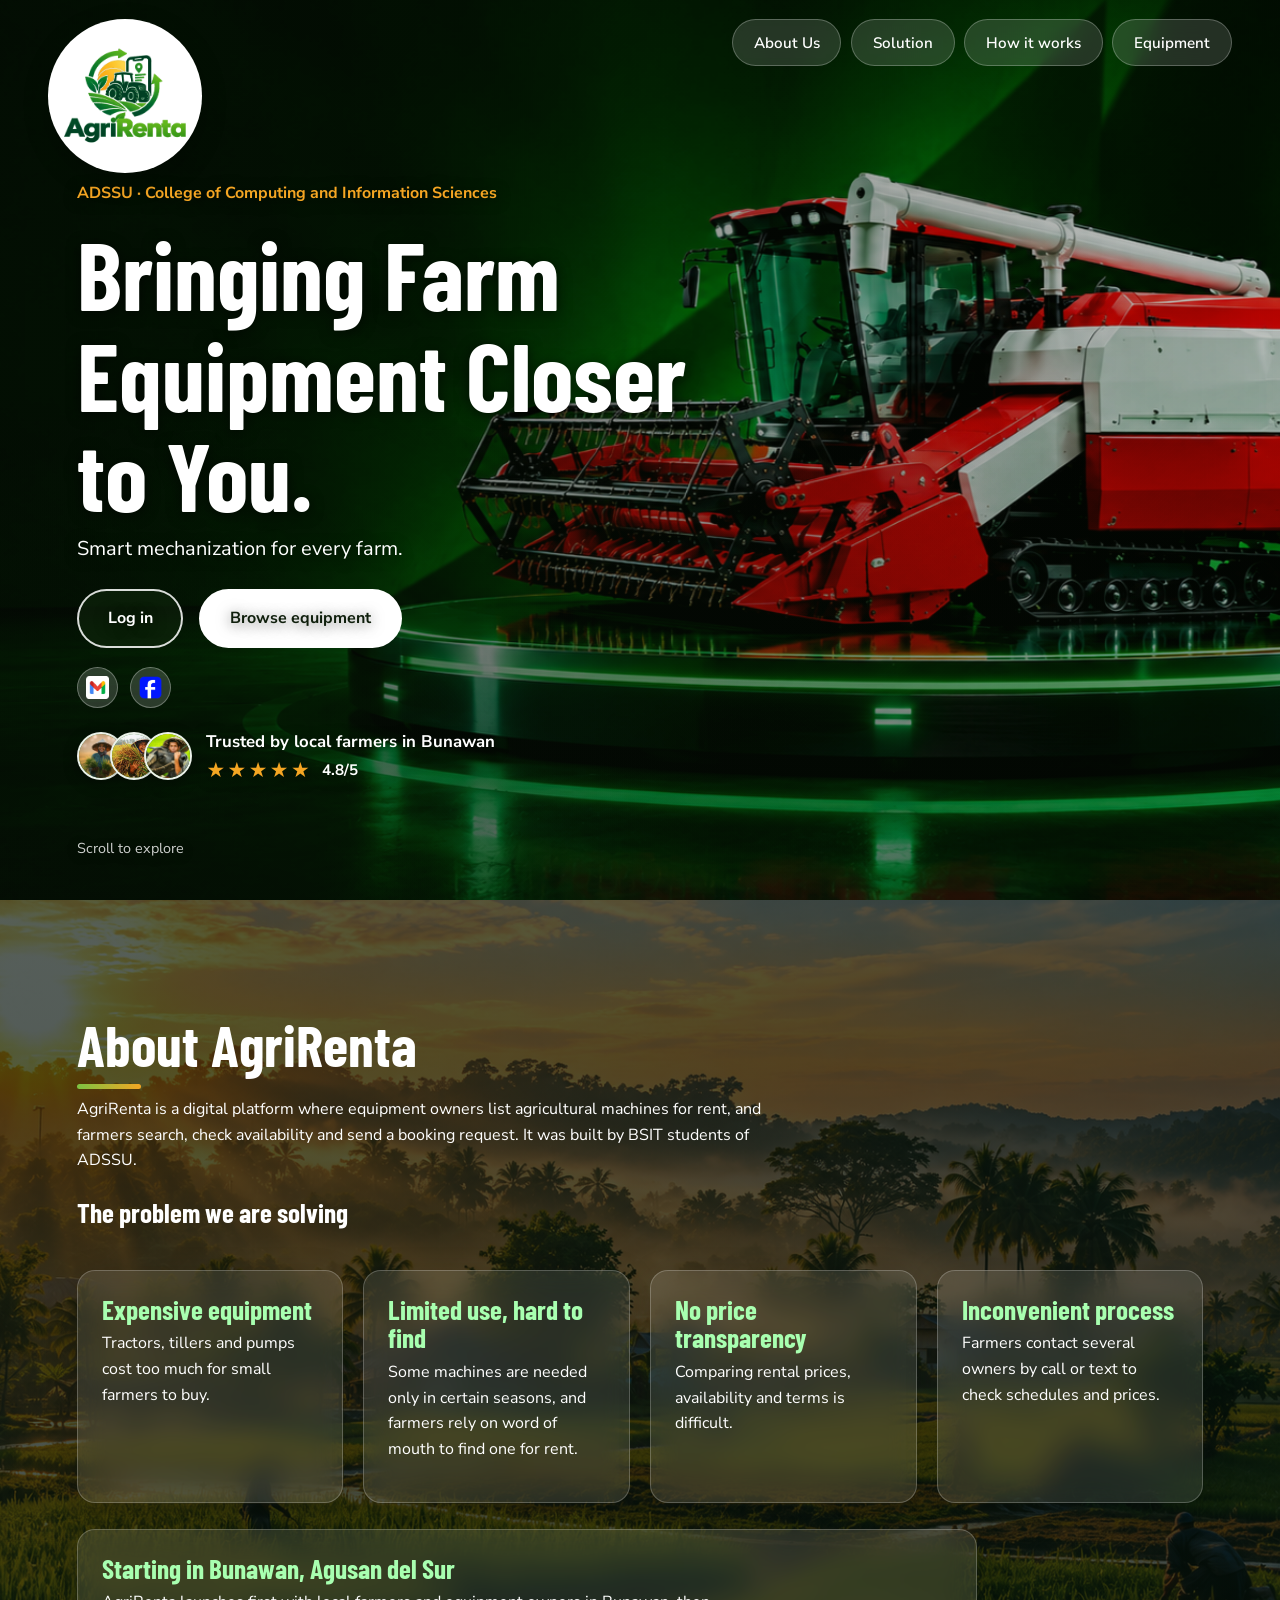
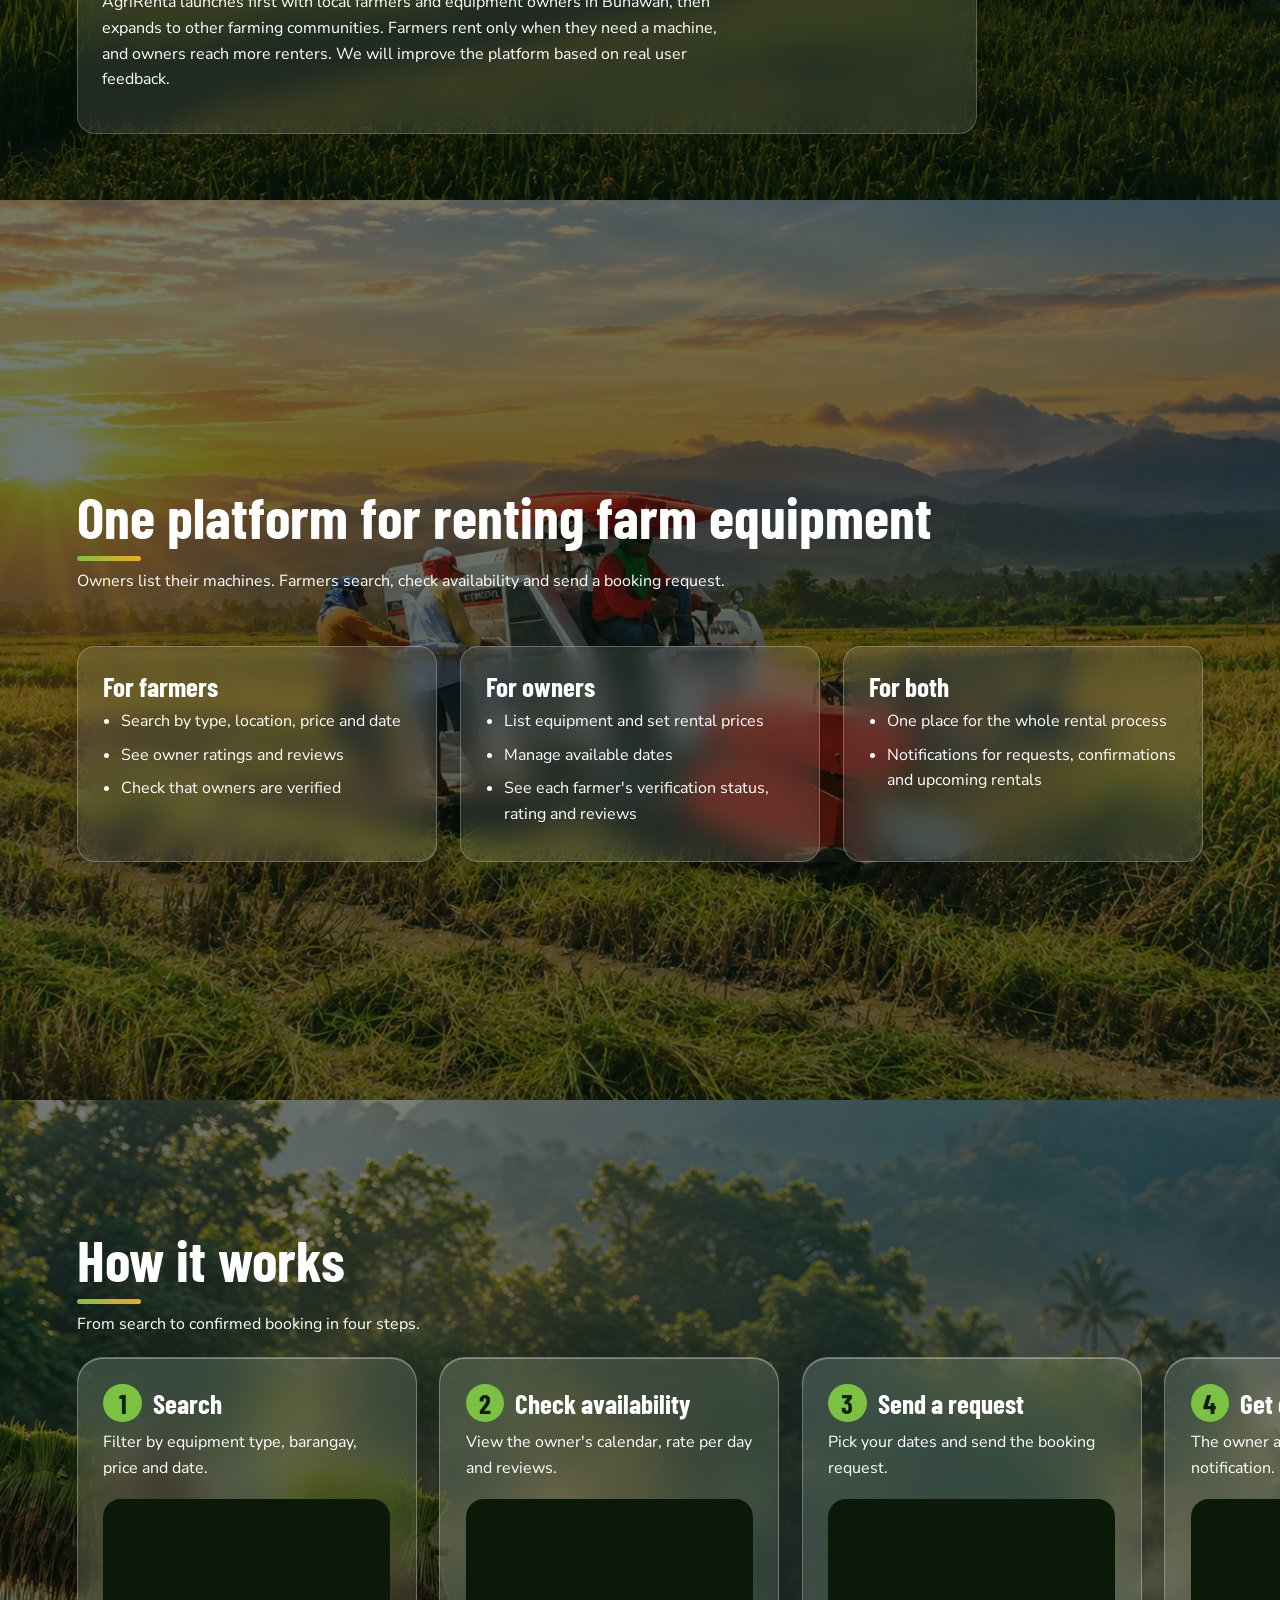
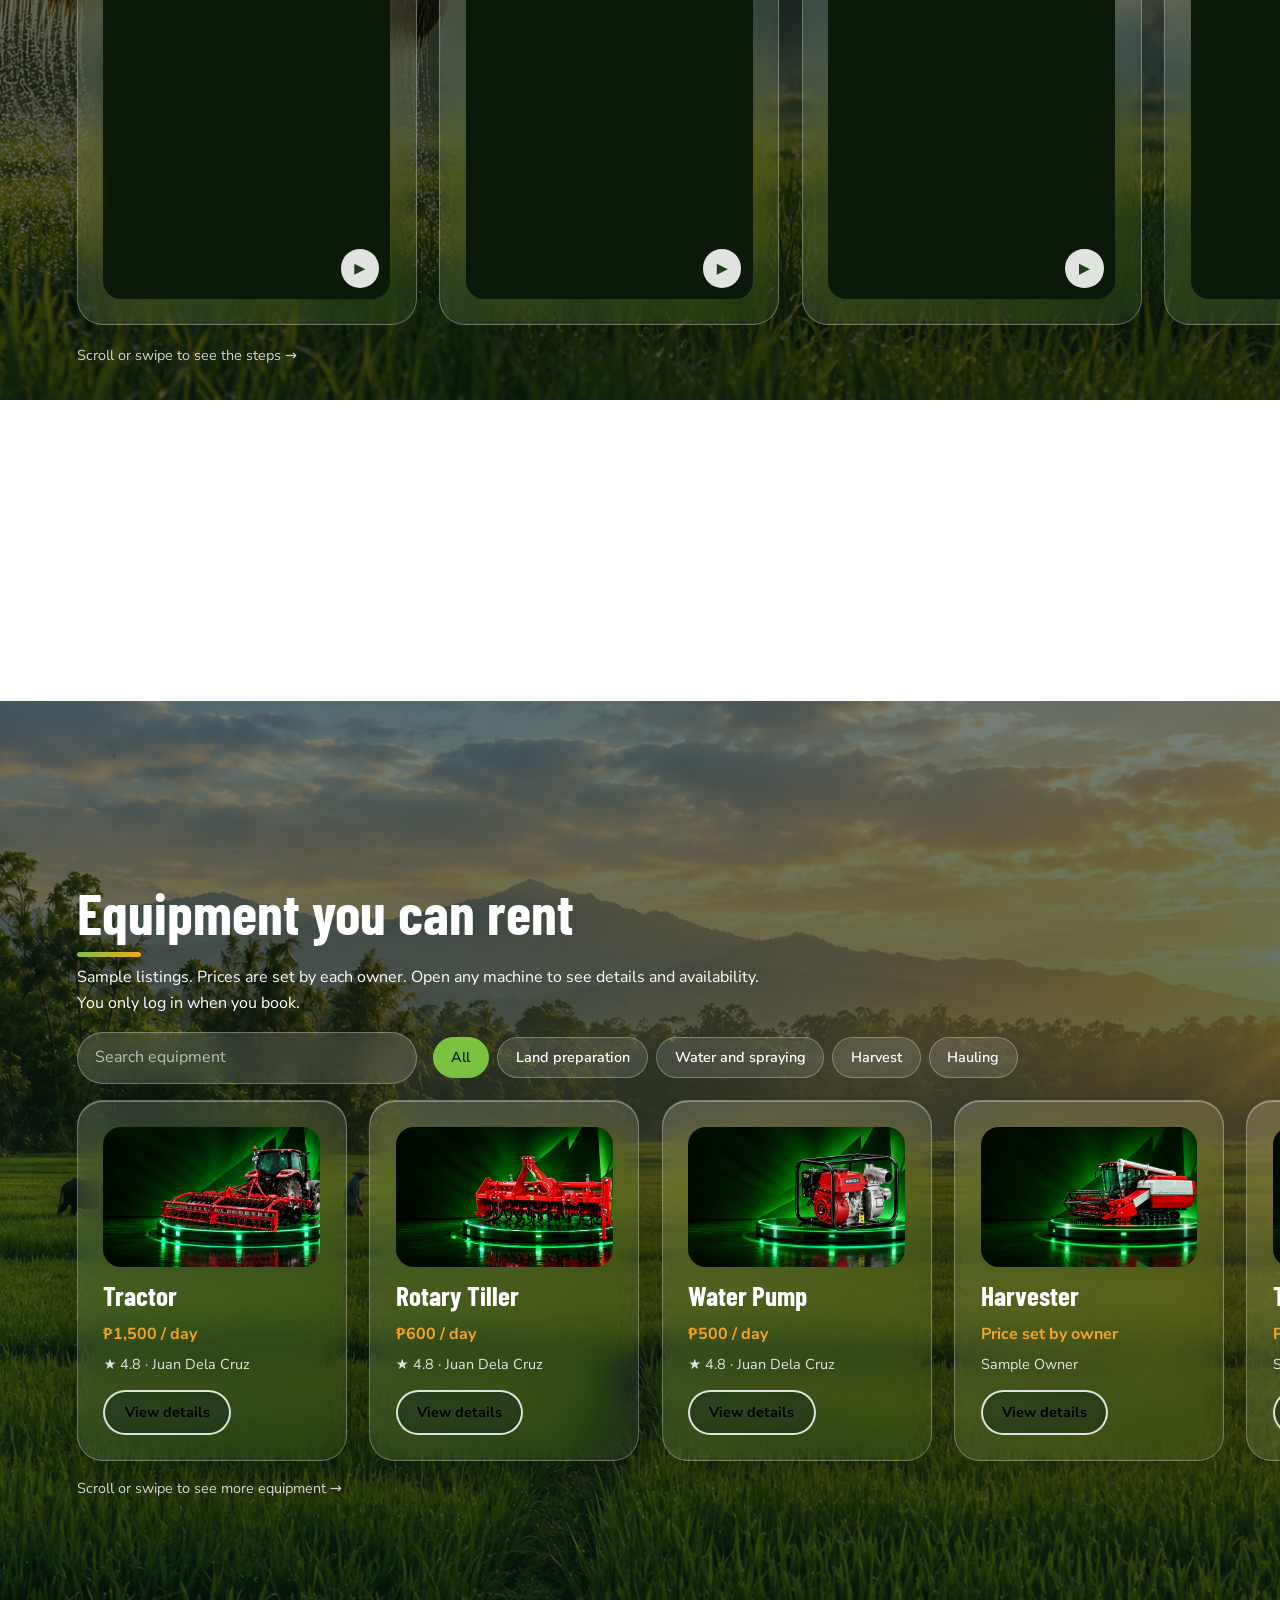
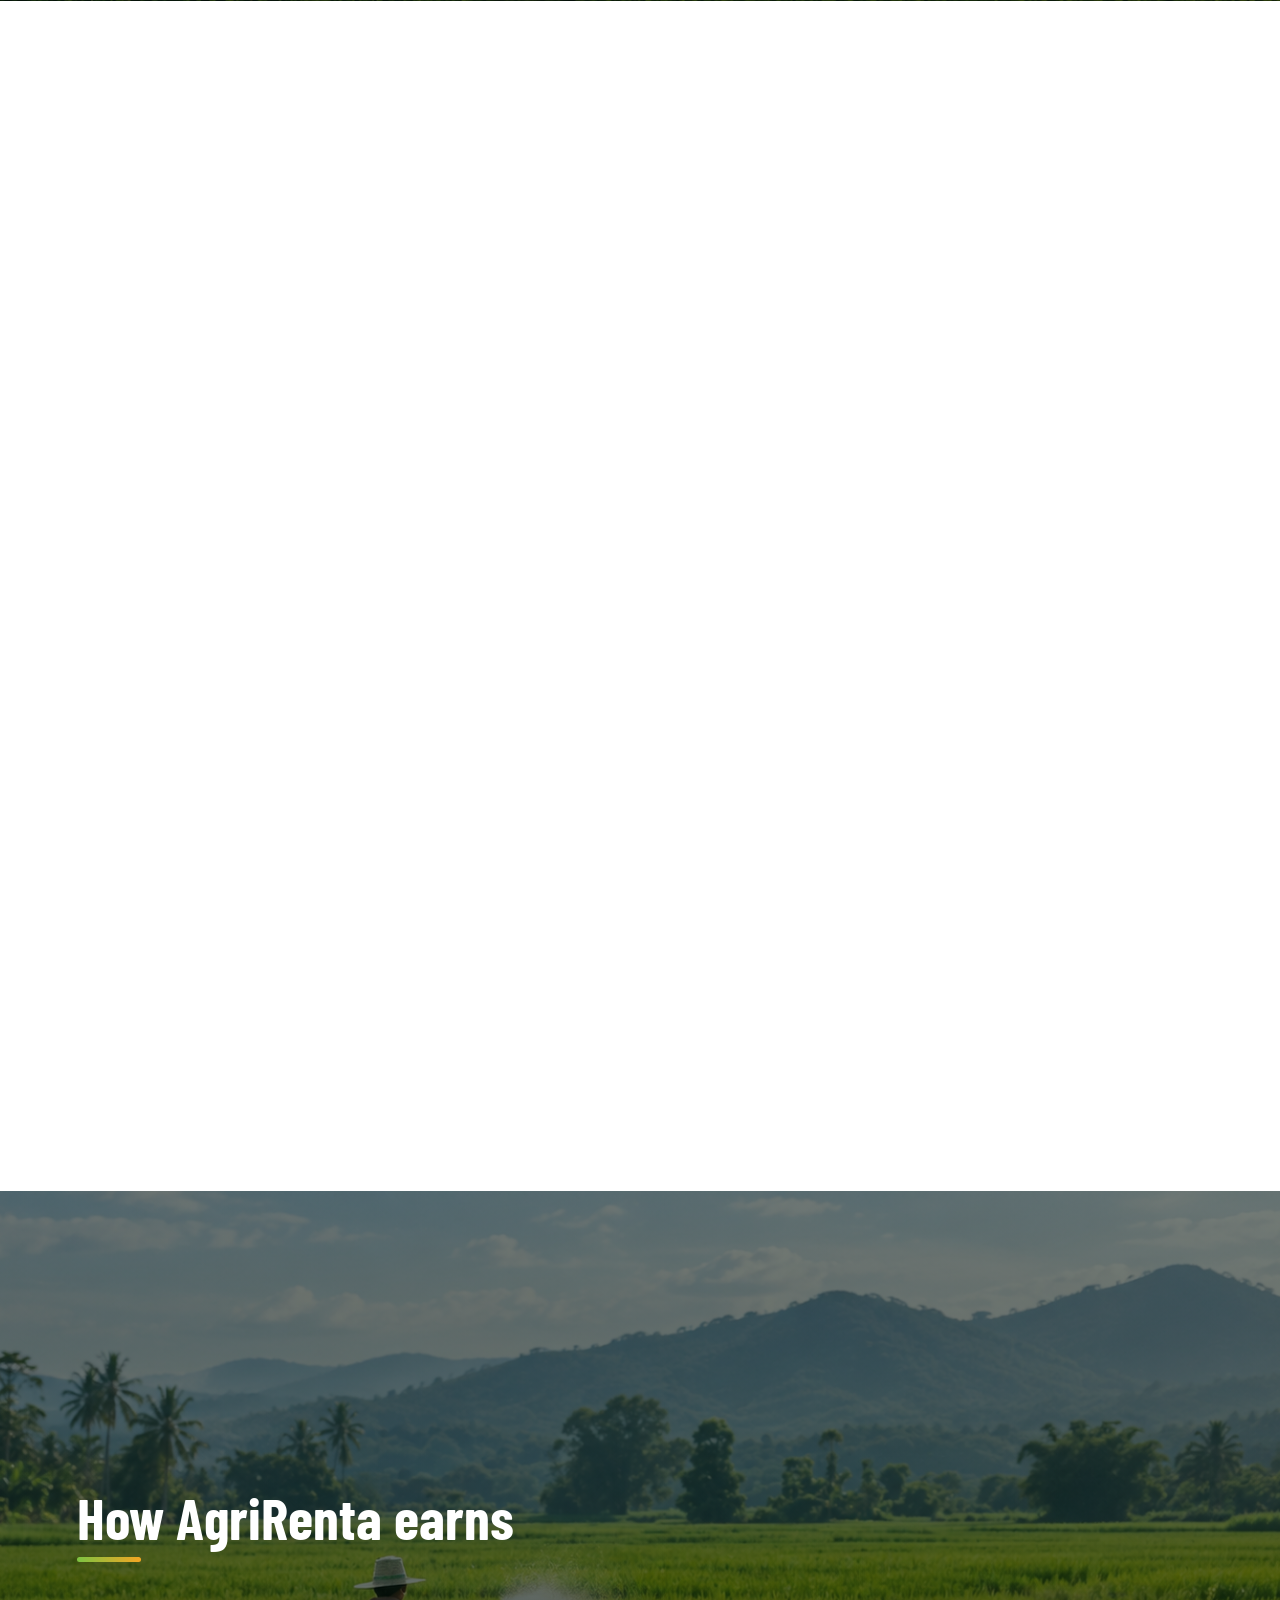
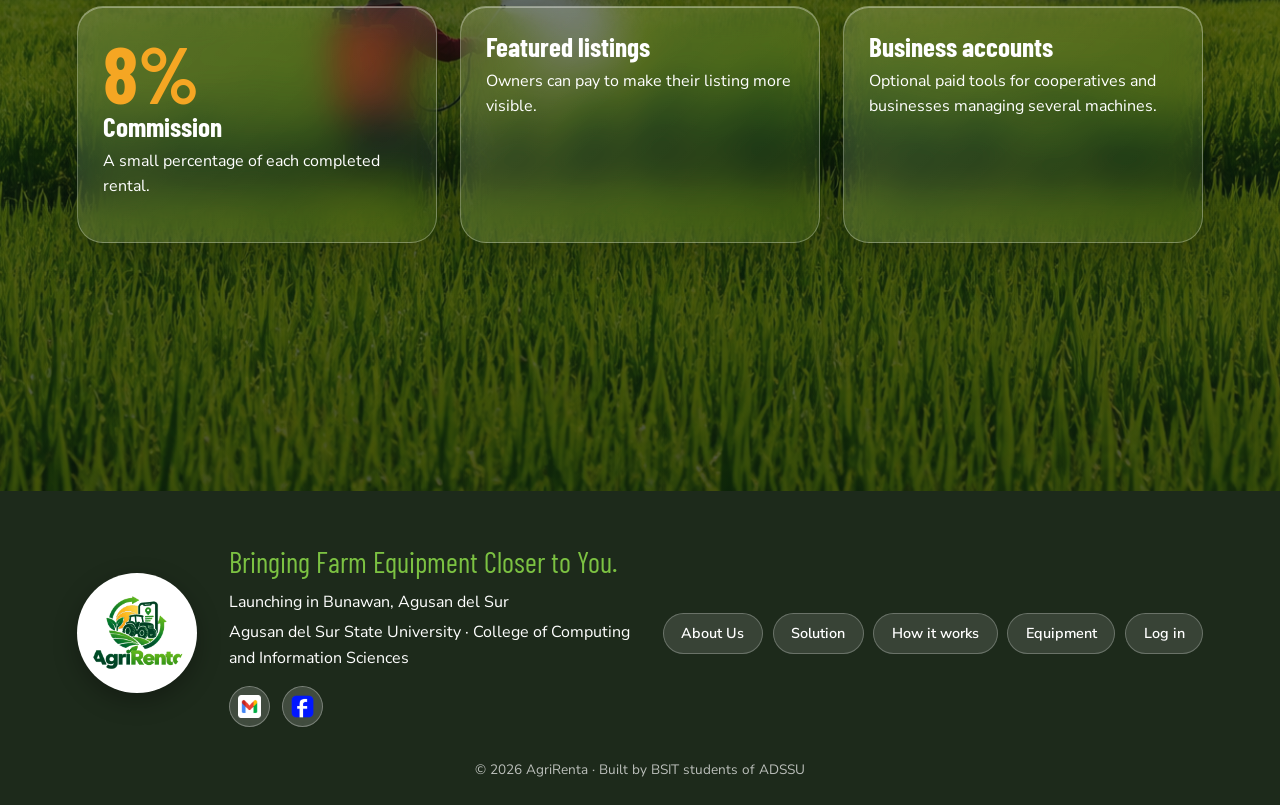
==== commit a5c84b2d: "Update index.html" ====
--- a/index.html
+++ b/index.html
@@ -33,7 +33,7 @@
       <!-- ===== HERO BACKGROUND VIDEO (loops) =====
            DIRI IBUTANG ANG NAME SA VIDEO: usba ang src kung lain ang filename -->
       <video class="hero-video" id="heroVideo" autoplay muted  playsinline preload="auto"
-             poster="images/harves.png" src="background%20video%20for%20firstpage.mp4"></video>
+             poster="images/harves.png" src="background video for firstpage.mp4"></video>
 
       <!-- LOGO (first page only) -->
       <a href="#home" class="logo-badge" aria-label="AgriRenta">
@@ -338,4 +338,4 @@
   <script src="script.js"></script>
 
 </body>
-</html>+</html>
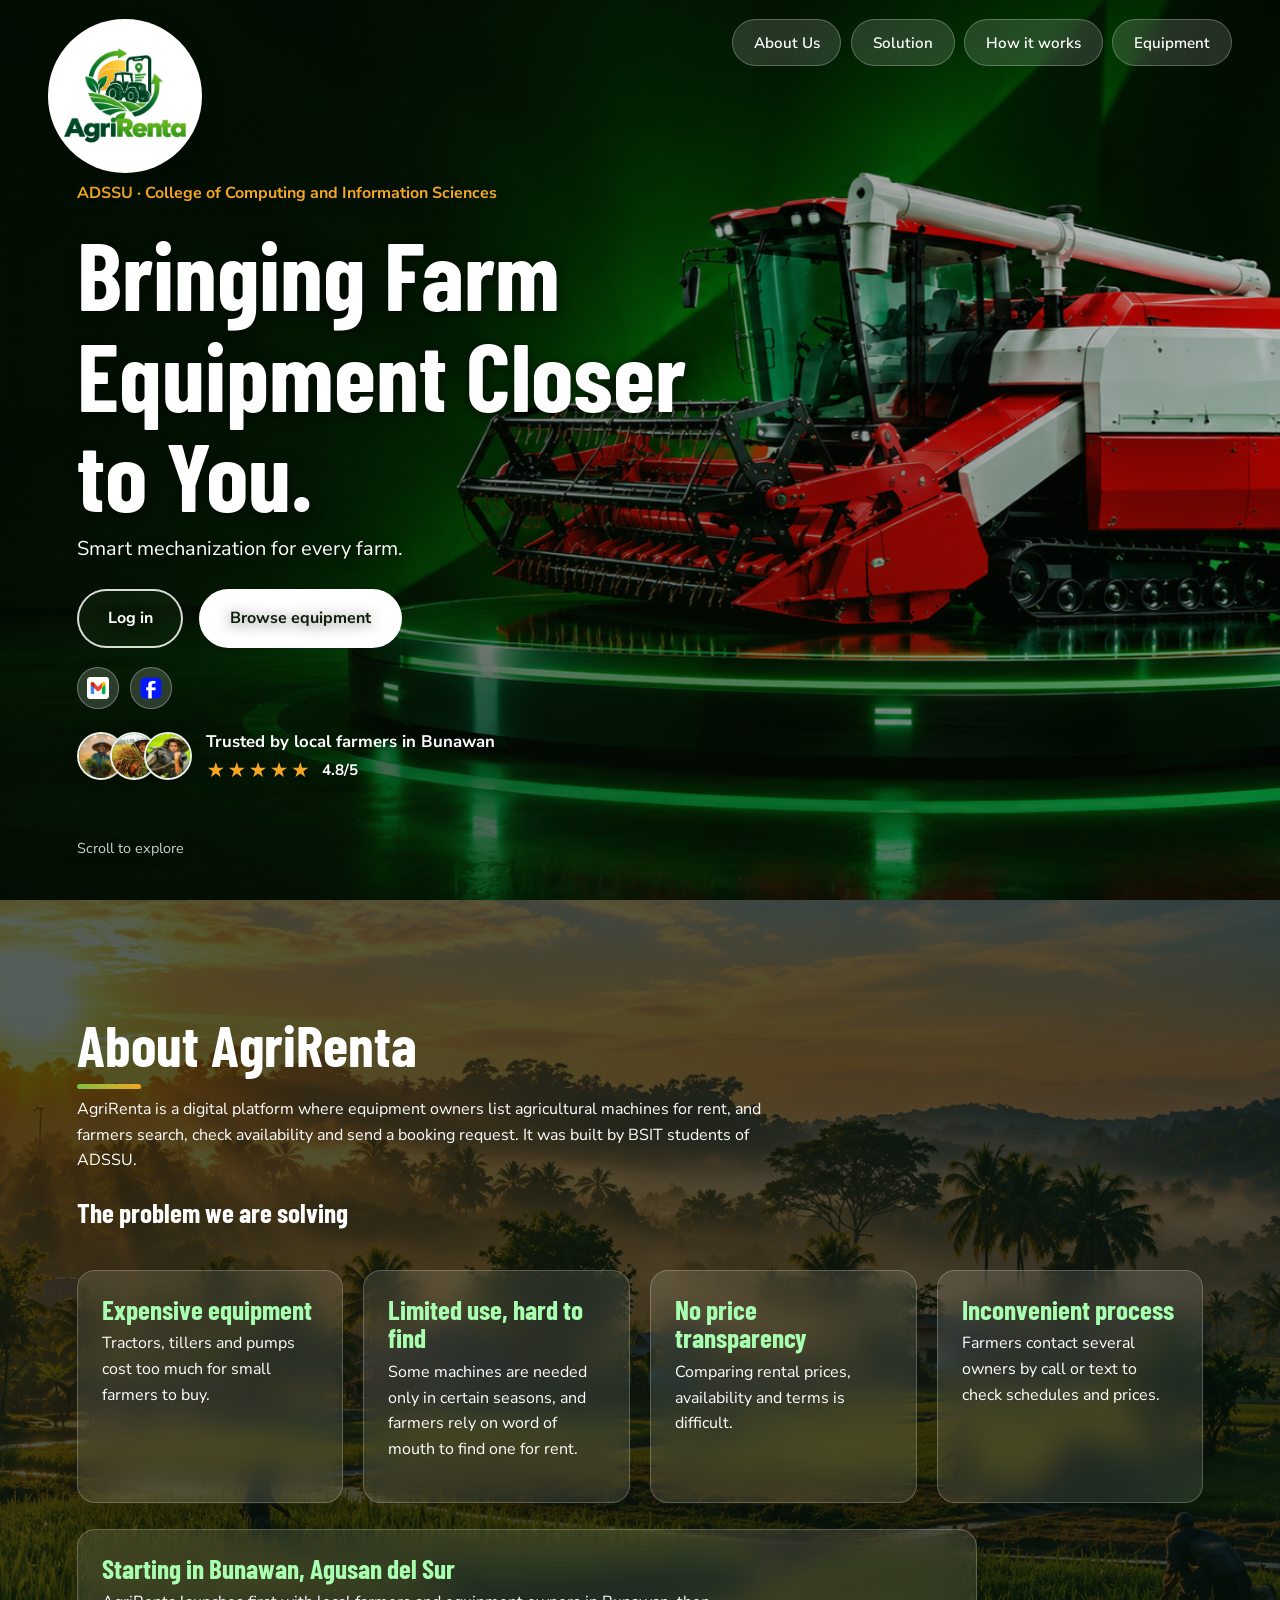
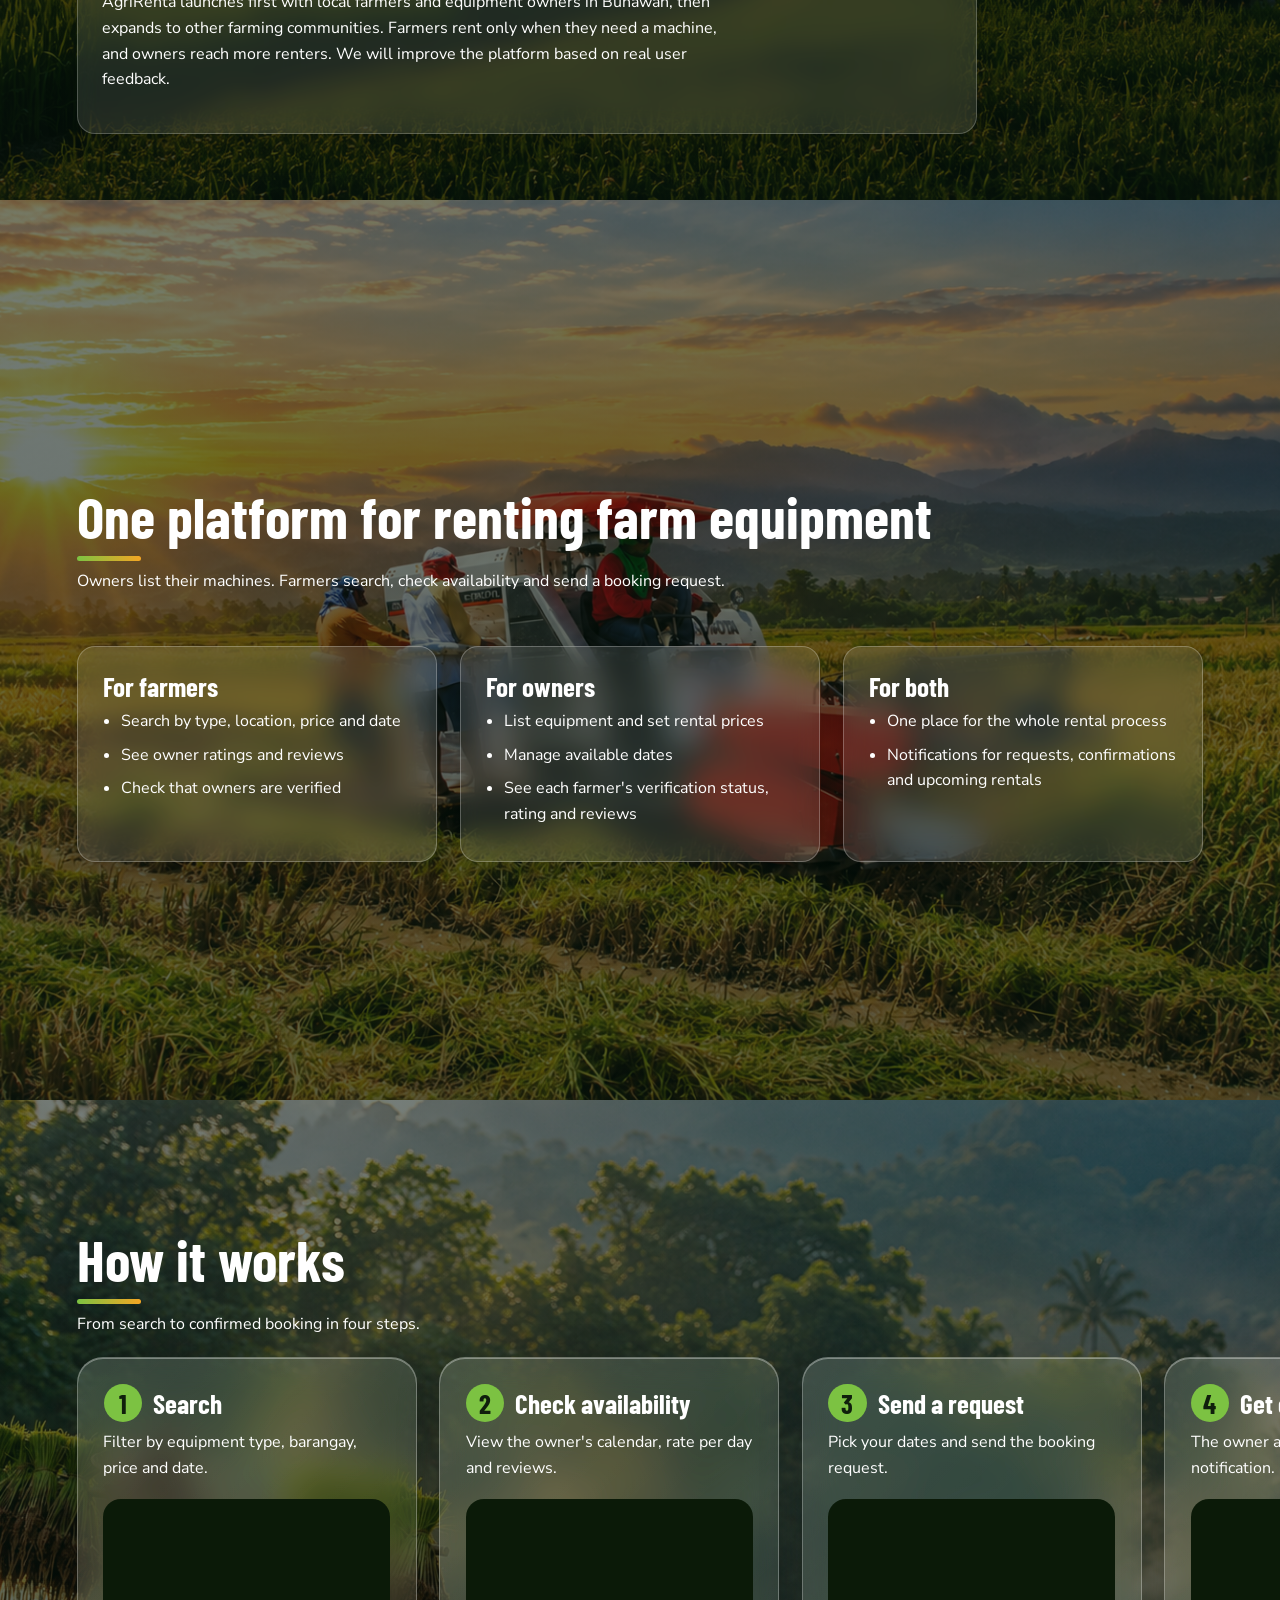
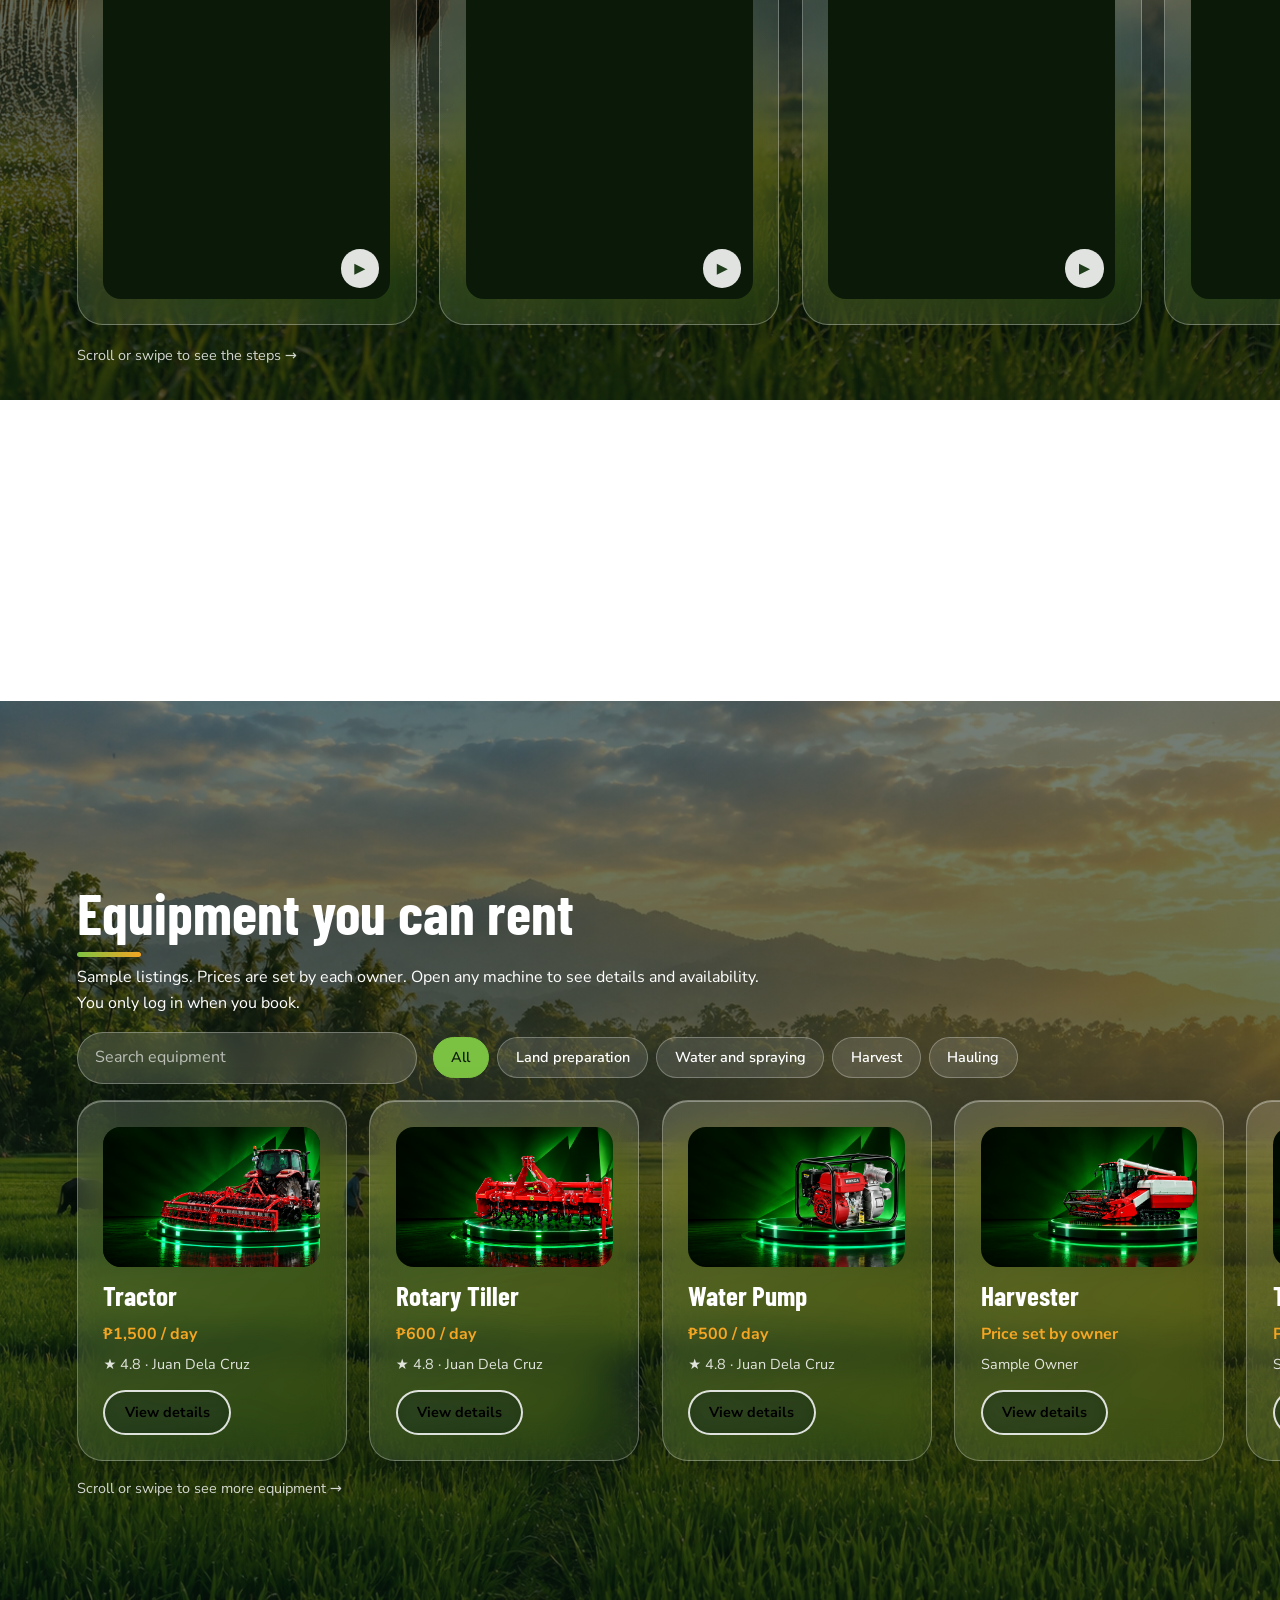
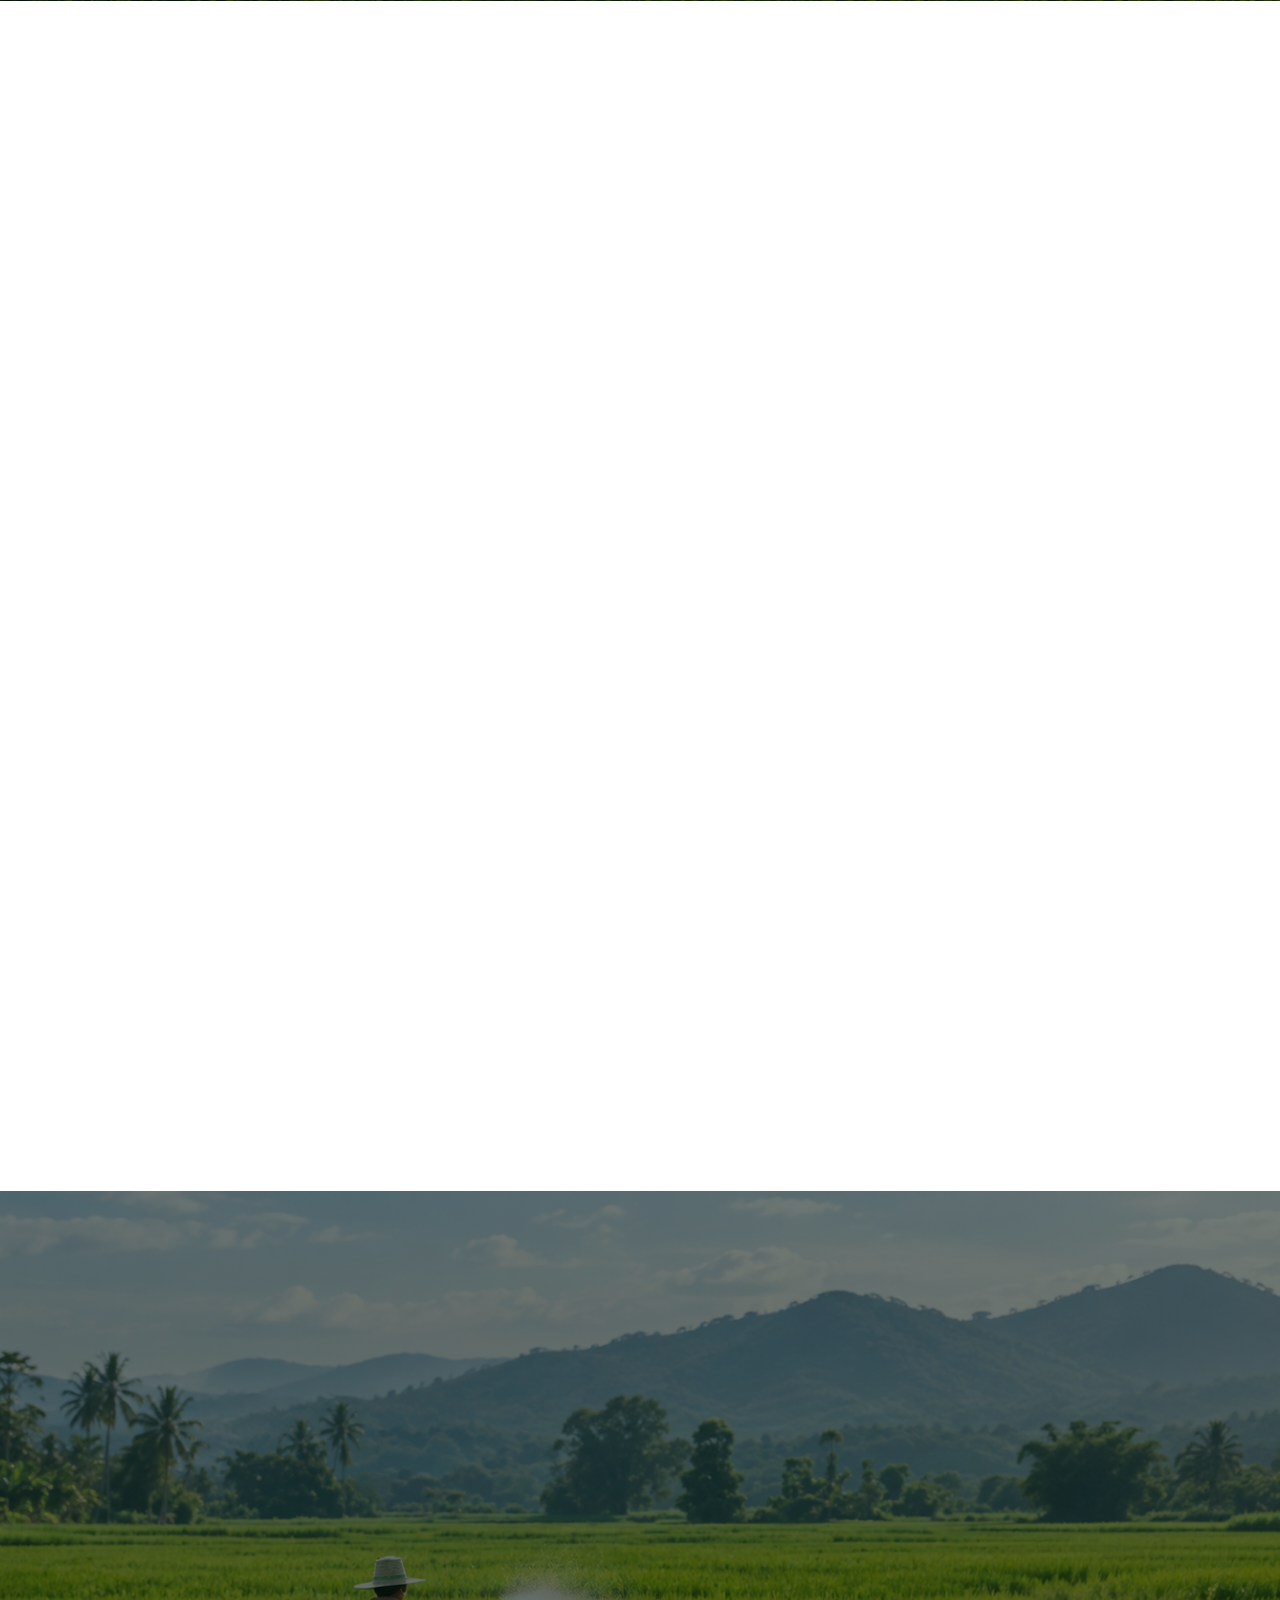
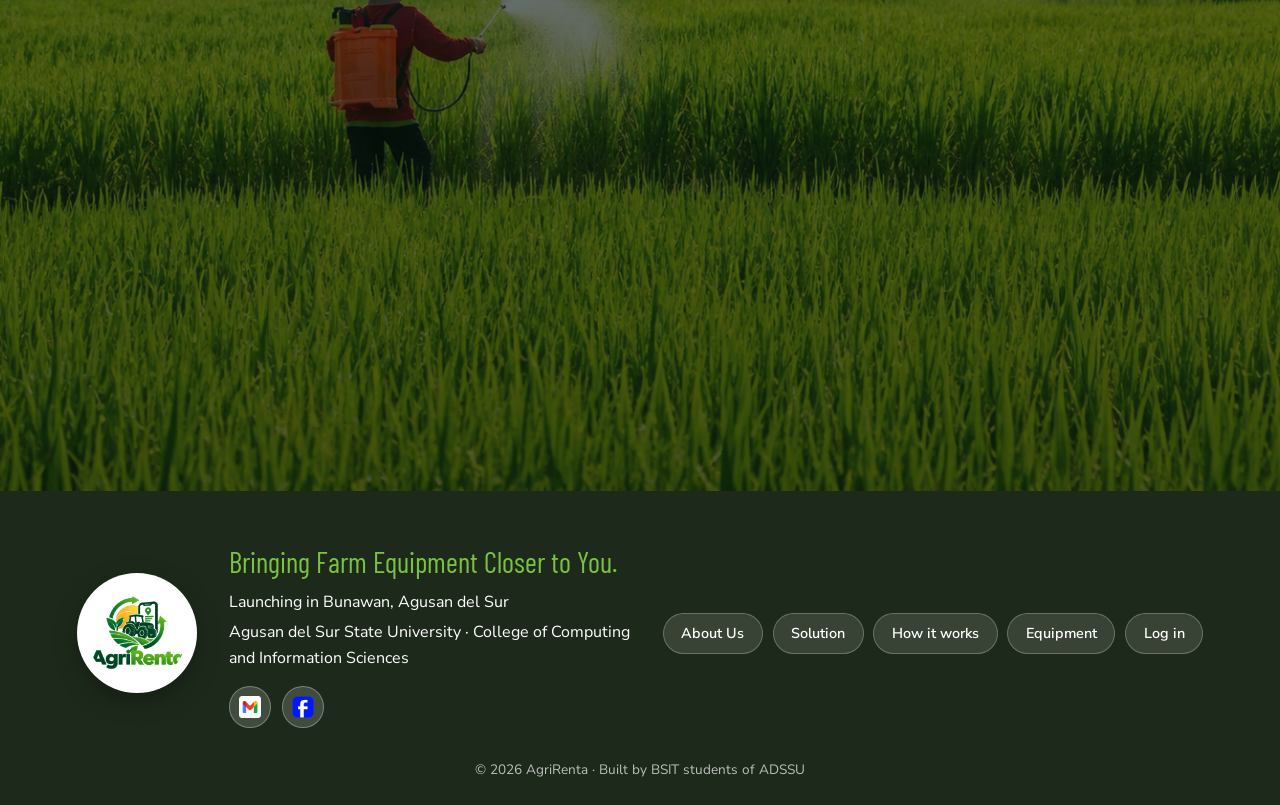
==== commit 568863a0: "Add loop attribute to hero background video" ====
--- a/index.html
+++ b/index.html
@@ -32,7 +32,7 @@
 
       <!-- ===== HERO BACKGROUND VIDEO (loops) =====
            DIRI IBUTANG ANG NAME SA VIDEO: usba ang src kung lain ang filename -->
-      <video class="hero-video" id="heroVideo" autoplay muted  playsinline preload="auto"
+      <video class="hero-video" id="heroVideo" autoplay muted loop playsinline preload="auto"
              poster="images/harves.png" src="background video for firstpage.mp4"></video>
 
       <!-- LOGO (first page only) -->
